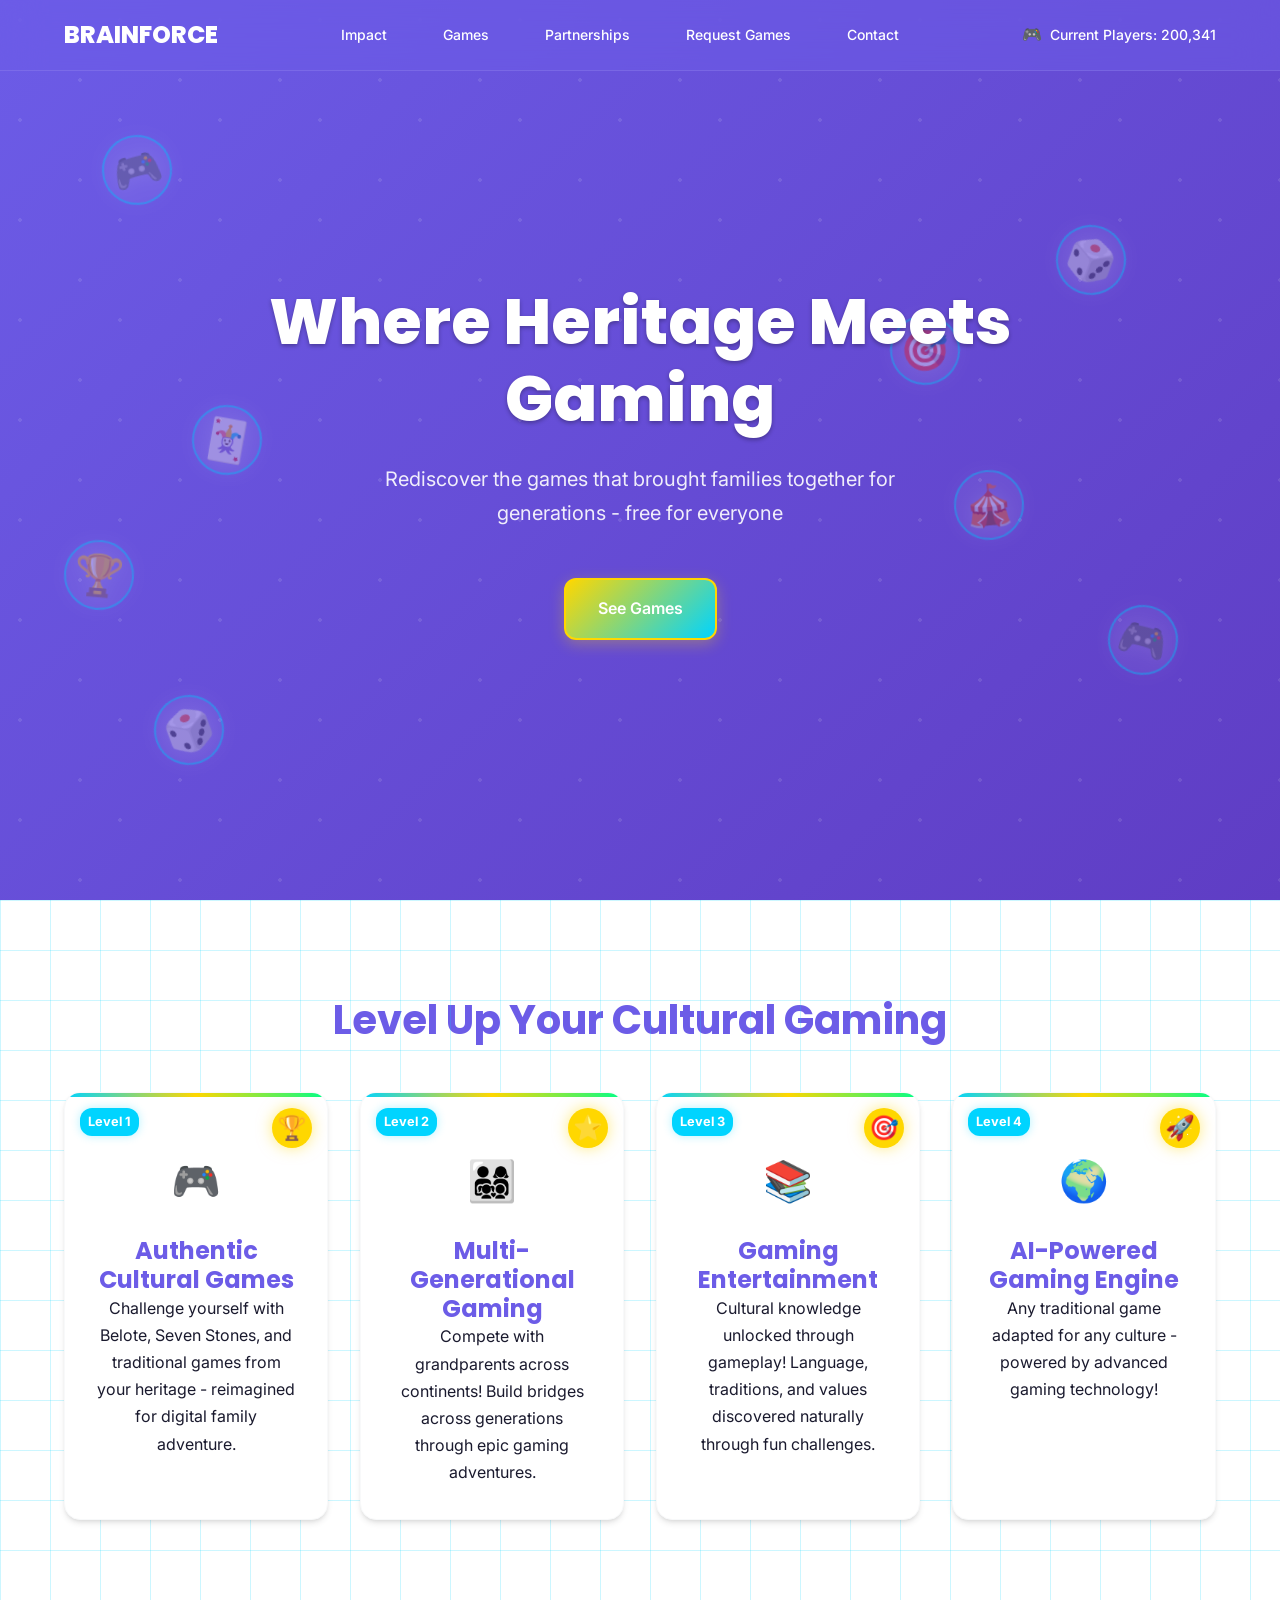
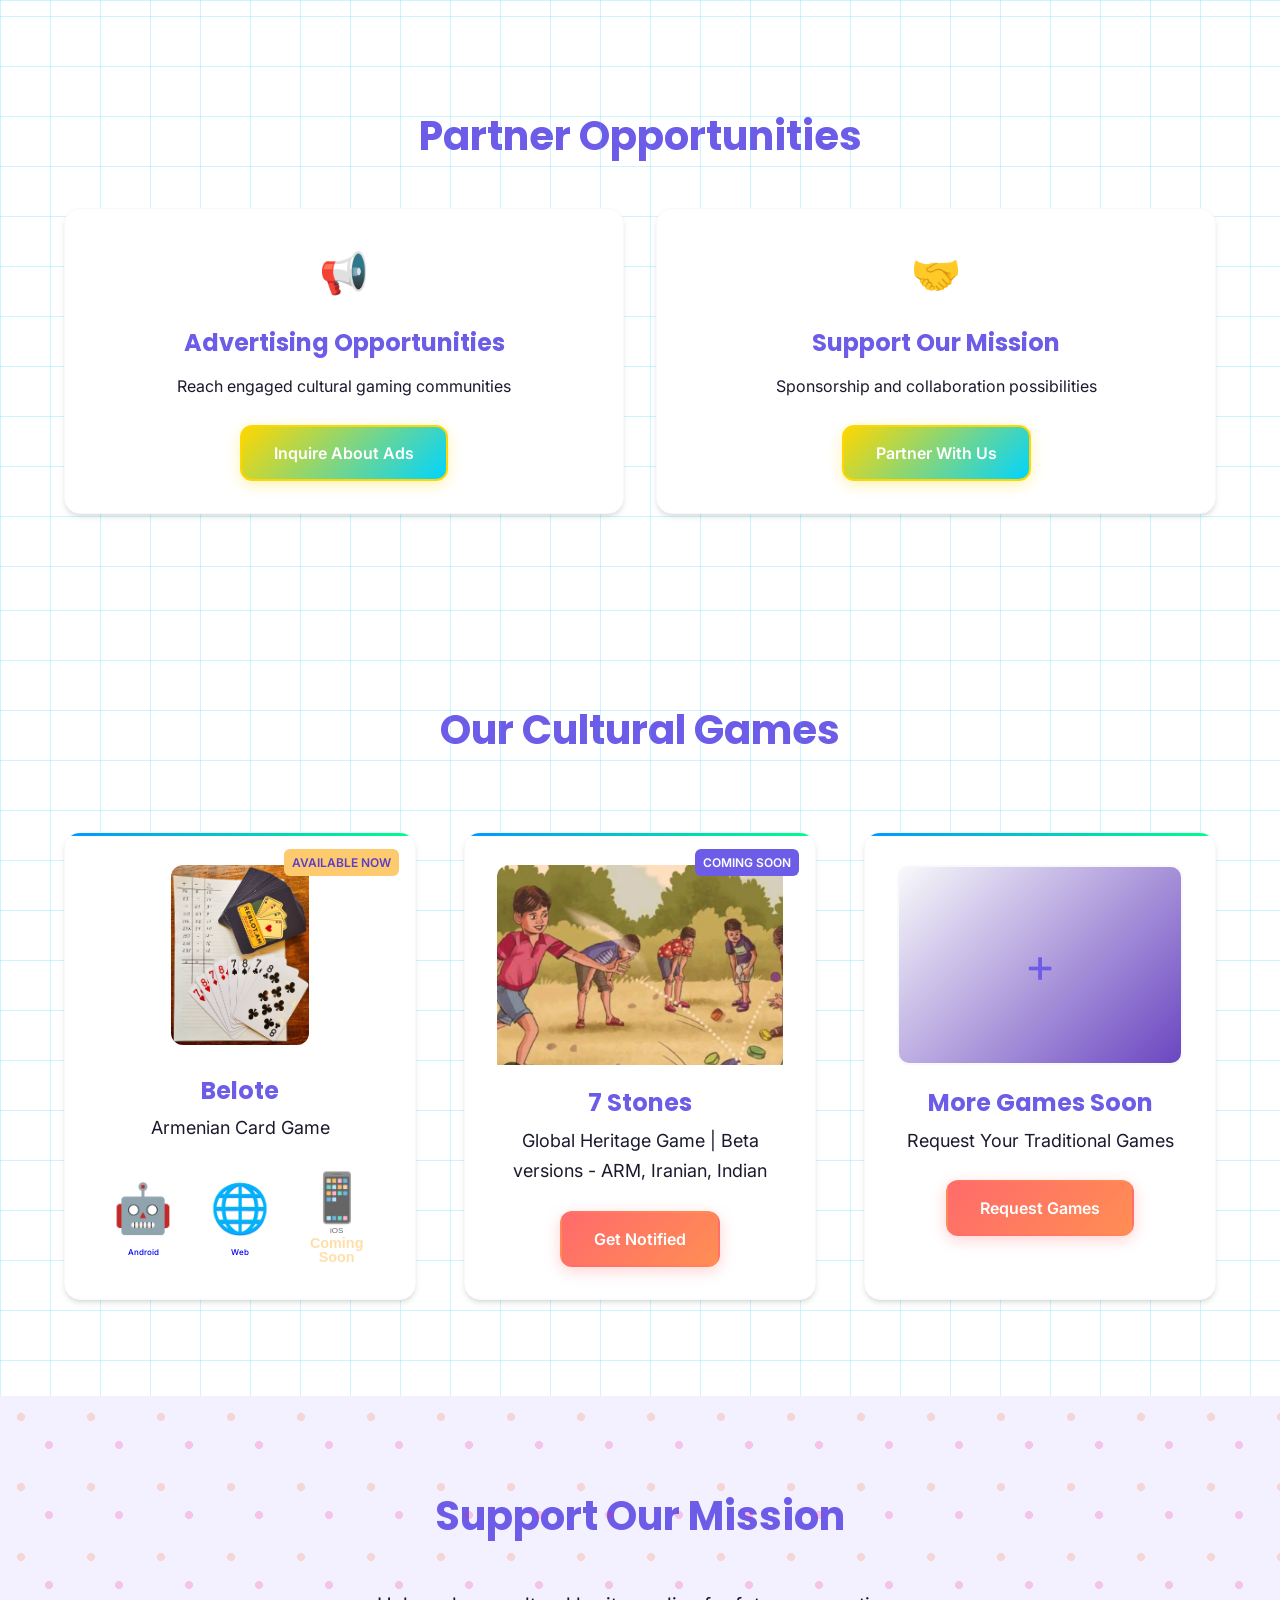
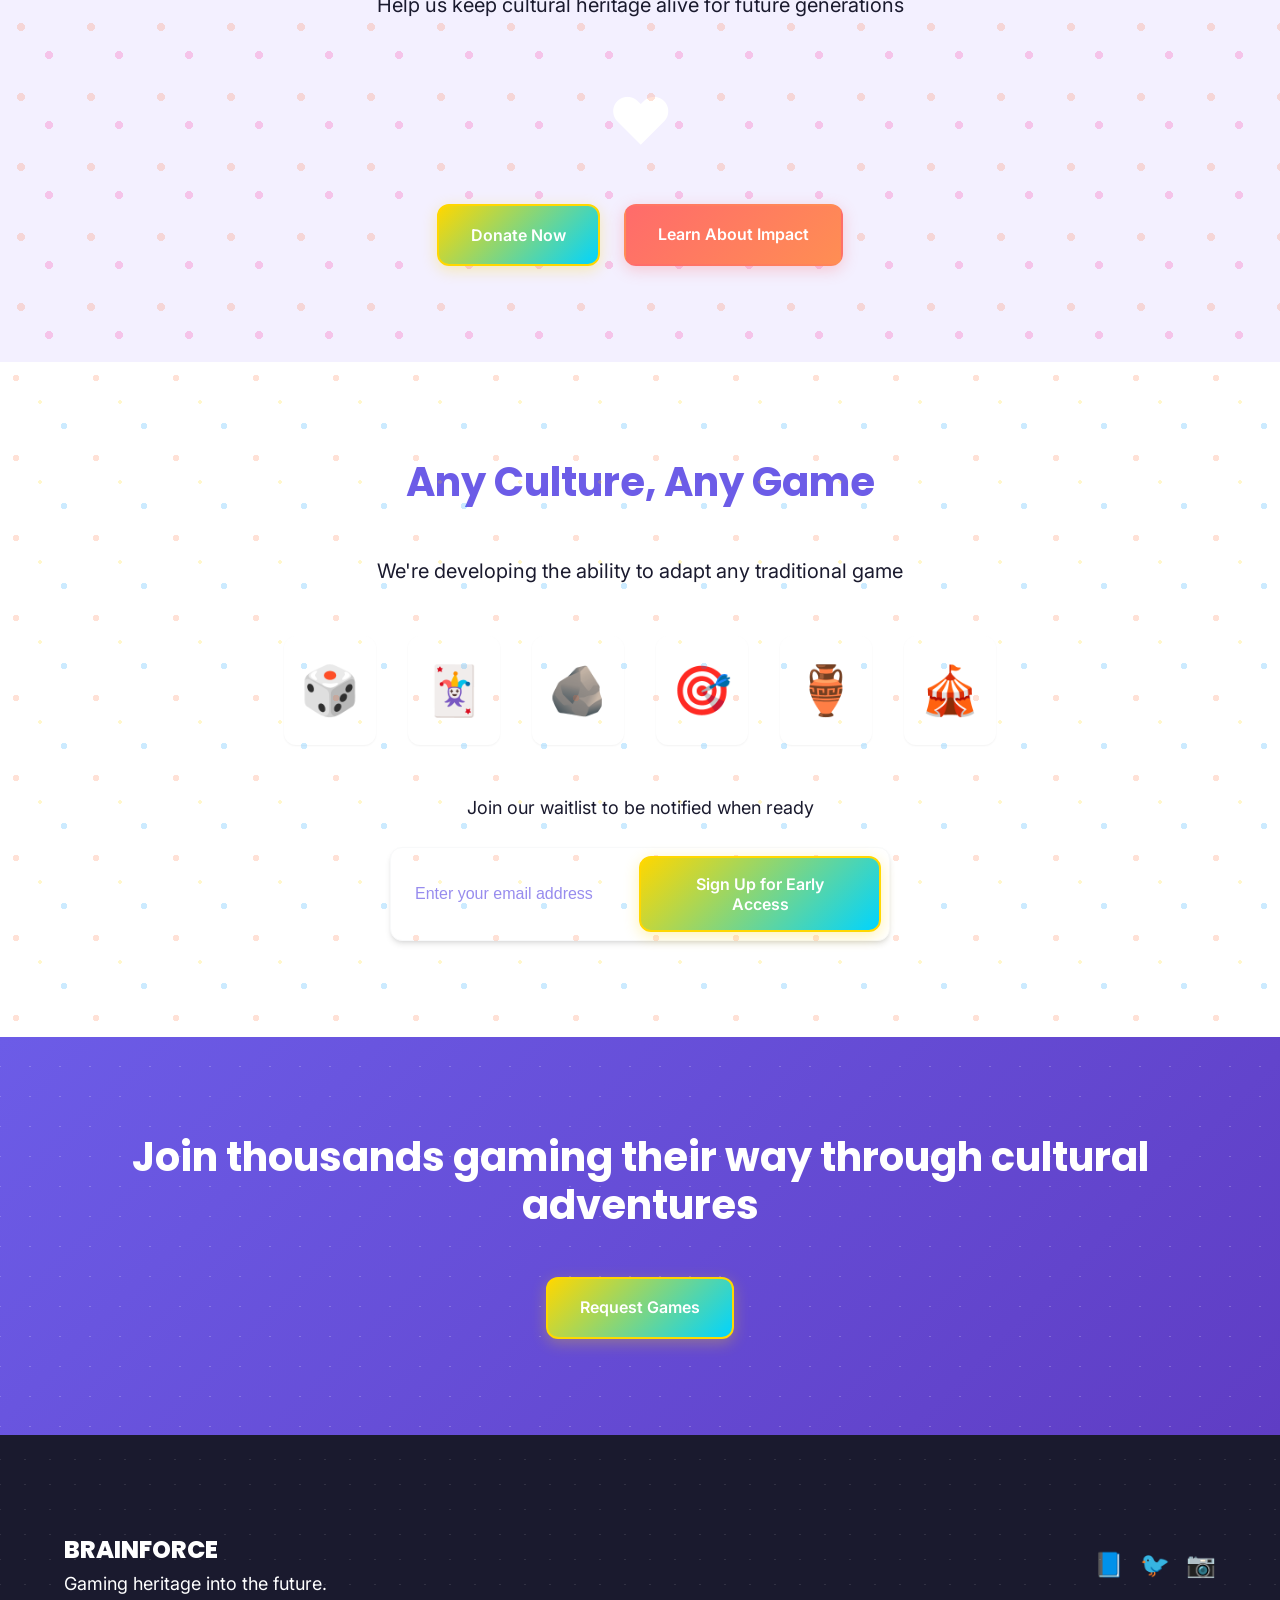
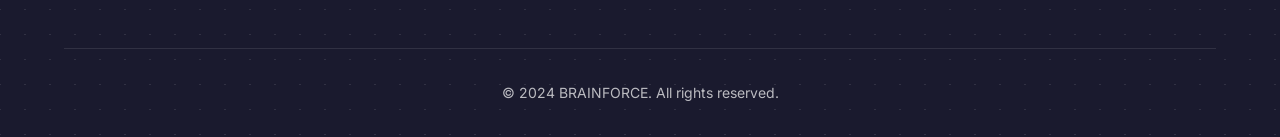
==== index.html @ 8cdbd5af "Add files via upload" ====
<!DOCTYPE html>
<html lang="en">
<head>
    <meta charset="UTF-8">
    <meta name="viewport" content="width=device-width, initial-scale=1.0">
    <title>BRAINFORCE - Where Heritage Meets Gaming</title>
    <meta name="description" content="Bring your culture to life through games the whole family will love.">
    
    <!-- Open Graph / Facebook -->
    <meta property="og:type" content="website">
    <meta property="og:url" content="https://brainforce.com/">
    <meta property="og:title" content="BRAINFORCE - Where Heritage Meets Gaming">
    <meta property="og:description" content="Culture shouldn't feel like homework - make it the best part of family game night.">

    <!-- Twitter -->
    <meta property="twitter:card" content="summary_large_image">
    <meta property="twitter:url" content="https://brainforce.com/">
    <meta property="twitter:title" content="BRAINFORCE - Where Heritage Meets Gaming">
    <meta property="twitter:description" content="Culture shouldn't feel like homework - make it the best part of family game night.">

    <link rel="preconnect" href="https://fonts.googleapis.com">
    <link rel="preconnect" href="https://fonts.gstatic.com" crossorigin>
    <link href="https://fonts.googleapis.com/css2?family=Inter:wght@400;500;600;700;800&family=Poppins:wght@400;500;600;700;800&display=swap" rel="stylesheet">
    <link rel="stylesheet" href="styles.css">
    <link rel="manifest" href="manifest.json">
    <meta name="theme-color" content="#6C5CE7">
</head>
<body>
    <!-- Header -->
    <header class="header">
        <div class="header-container container">
            <div class="logo">
                <a href="#" class="brand-name">BRAINFORCE</a>
            </div>
            
            <nav class="header-nav">
                <a href="problem.html">Impact</a>
                <a href="#games">Games</a>
                <a href="#partnerships">Partnerships</a>
                <a href="#cultures">Request Games</a>
                <a href="mailto:">Contact</a>
            </nav>
            
            <div class="live-counter">
                <span class="controller-icon">🎮</span>
                <span class="counter-text">Current Players: 200,341</span>
            </div>
        </div>
    </header>

    <!-- Hero Section -->
    <section class="hero" id="hero">
        <div class="hero-container">
            <div class="hero-content">
                <h1 class="hero-title">Where Heritage Meets Gaming</h1>
                <p class="hero-subtitle">Rediscover the games that brought families together for generations - free for everyone</p>
                
                <div class="hero-buttons">
                    <a href="#games" class="btn-primary">See Games</a>
                </div>
            </div>
        </div>
        
        <!-- Gaming Graphics -->
        <div class="gaming-graphics">
            <div class="controller controller-1">🎮</div>
            <div class="dice dice-1">🎲</div>
            <div class="game-piece piece-1">🃏</div>
            <div class="controller controller-2">🎮</div>
            <div class="dice dice-2">🎲</div>
            <div class="game-piece piece-2">🎯</div>
            <div class="trophy trophy-1">🏆</div>
            <div class="game-piece piece-3">🎪</div>
        </div>
    </section>

    <!-- Gaming Features Section -->
    <section class="gaming-features-section" id="features">
        <div class="container">
            <h2 class="section-title">Level Up Your Cultural Gaming</h2>
            
            <div class="features-grid">
                <div class="feature-card">
                    <div class="achievement-badge">🏆</div>
                    <div class="level-indicator">Level 1</div>
                    <div class="feature-icon">🎮</div>
                    <h3>Authentic Cultural Games</h3>
                    <p>Challenge yourself with Belote, Seven Stones, and traditional games from your heritage - reimagined for digital family adventure.</p>
                
                </div>
                
                <div class="feature-card">
                    <div class="achievement-badge">⭐</div>
                    <div class="level-indicator">Level 2</div>
                    <div class="feature-icon">👨‍👩‍👧‍👦</div>
                    <h3>Multi-Generational Gaming</h3>
                    <p>Compete with grandparents across continents! Build bridges across generations through epic gaming adventures.</p>
                   
                </div>
                
                <div class="feature-card">
                    <div class="achievement-badge">🎯</div>
                    <div class="level-indicator">Level 3</div>
                    <div class="feature-icon">📚</div>
                    <h3>Gaming Entertainment</h3>
                    <p>Cultural knowledge unlocked through gameplay! Language, traditions, and values discovered naturally through fun challenges.</p>
                   
                </div>
                
                <div class="feature-card">
                    <div class="achievement-badge">🚀</div>
                    <div class="level-indicator">Level 4</div>
                    <div class="feature-icon">🌍</div>
                    <h3>AI-Powered Gaming Engine</h3>
                    <p>Any traditional game adapted for any culture - powered by advanced gaming technology!</p>
                  
                </div>
            </div>
        </div>
    </section>


    <!-- Partnership Opportunities -->
    <section class="partnerships-section" id="partnerships">
        <div class="container">
            <h2 class="section-title">Partner Opportunities</h2>
            
            <div class="partnerships-grid">
                <div class="partnership-card">
                    <div class="card-icon">📢</div>
                    <h3>Advertising Opportunities</h3>
                    <p>Reach engaged cultural gaming communities</p>
                    <button class="btn-primary">Inquire About Ads</button>
                </div>
                
                <div class="partnership-card">
                    <div class="card-icon">🤝</div>
                    <h3>Support Our Mission</h3>
                    <p>Sponsorship and collaboration possibilities</p>
                    <button class="btn-primary">Partner With Us</button>
                </div>
            </div>
        </div>
    </section>
    
    <!-- Games Section -->
    <section class="games-section" id="games">
        <div class="container">
            <h2 class="section-title">Our Cultural Games</h2>
            <p>Help us create more</p>
            
            <div class="games-grid">
                <div class="game-card belote-card">
                    <div class="game-preview">
                        <img src="belote.jpg" alt="Belote" height="180"/>
                    </div>
                    <div class="game-badge available">Available Now</div>
                    <h3>Belote</h3>
                    <p>Armenian Card Game</p>
                    <div class="platform-buttons">
                        <a href="https://play.google.com/store/apps/details?id=am.reblot&hl=en" target="_blank" class="platform-btn android-btn">
                            <span class="platform-icon">🤖</span>
                            <span class="platform-text">Android</span>
                        </a>
                        <a href="https://reblot.am" class="platform-btn web-btn" target="_blank">
                            <span class="platform-icon">🌐</span>
                            <span class="platform-text">Web</span>
                        </a>
                        <button class="platform-btn ios-btn coming-soon">
                            <span class="platform-icon">📱</span>
                            <span class="platform-text">iOS</span>
                            <span class="coming-soon-text">Coming Soon</span>
                        </button>
                    </div>
                </div>
                
                <div class="game-card stones-card">
                    <div class="game-preview">
                        <img src="7stones.png" alt="7 Stones" height="220"/>
                    </div>
                    <div class="game-badge beta">Coming Soon</div>
                    <h3>7 Stones</h3>
                    <p>Global Heritage Game | Beta versions - ARM, Iranian, Indian</p>
                    <button class="btn-secondary">Get Notified</button>
                </div>
                
                <div class="game-card more-card">
                    <div class="game-preview">
                        <div class="game-screenshot more-screenshot">+</div>
                    </div>
                    <h3>More Games Soon</h3>
                    <p>Request Your Traditional Games</p>
                    <button class="btn-secondary">Request Games</button>
                </div>
            </div>
        </div>
    </section>


    <!-- Donation Section -->
    <section class="donations-section" id="donations">
        <div class="container">
            <h2 class="section-title">Support Our Mission</h2>
            <p class="section-subtitle">Help us keep cultural heritage alive for future generations</p>
            
            <div class="donations-content">
                <div class="donations-icon">❤️</div>
                <div class="donations-buttons">
                    <button class="btn-primary">Donate Now</button>
                    <a href="problem.html" class="btn-secondary">Learn About Impact</a>
                </div>
            </div>
        </div>
    </section>

    <!-- Global Cultures -->
    <section class="cultures-section" id="cultures">
        <div class="container">
            <h2 class="section-title">Any Culture, Any Game</h2>
            <p class="section-subtitle">We're developing the ability to adapt any traditional game</p>
            
            <div class="game-pieces">
                <div class="game-piece-item">🎲</div>
                <div class="game-piece-item">🃏</div>
                <div class="game-piece-item">🪨</div>
                <div class="game-piece-item">🎯</div>
                <div class="game-piece-item">🏺</div>
                <div class="game-piece-item">🎪</div>
            </div>
            
            <div class="cultures-cta">
                <p>Join our waitlist to be notified when ready</p>
                <form class="early-access-form">
                    <div class="email-input-group">
                        <input type="email" placeholder="Enter your email address" class="email-input" required>
                        <button type="submit" class="btn-primary">Sign Up for Early Access</button>
                    </div>
                </form>
            </div>
        </div>
    </section>

    <!-- Final CTA -->
    <section class="final-cta-section" id="final-cta">
        <div class="container">
            <h2 class="section-title">Join thousands gaming their way through cultural adventures</h2>
            
            <div class="final-cta-buttons">
                <a href="mailto:" class="btn-primary">Request Games</a>
            </div>
        </div>
    </section>

    <!-- Footer -->
    <footer class="footer" id="footer">
        <div class="container">
            <div class="footer-content">
                <div class="footer-brand">
                    <span class="brand-name">BRAINFORCE</span>
                    <p>Gaming heritage into the future.</p>
                </div>
                
                
                <div class="footer-social">
                    <a href="#" class="social-icon">📘</a>
                    <a href="#" class="social-icon">🐦</a>
                    <a href="#" class="social-icon">📷</a>
                </div>
            </div>
            
            <div class="footer-bottom">
                <p>&copy; 2024 BRAINFORCE. All rights reserved.</p>
            </div>
        </div>
    </footer>

    <script src="script.js"></script>
</body>
</html>
---- styles.css ----
/* Reset and Base Styles */
* {
    margin: 0;
    padding: 0;
    box-sizing: border-box;
}

/* Global link styling - no underlines */
a {
    text-decoration: none;
}

a:hover {
    text-decoration: none;
}

:root {
    /* Gaming Color Palette - Enhanced Gaming Colors */
    --primary-purple: #6C5CE7;
    --primary-dark: #5F3DC4;
    --primary-light: #6B46C1;
    --gold: #FDCB6E;
    --gold-dark: #F39C12;
    --neon-blue: #00D4FF;
    --gaming-gold: #FFD700;
    --electric-blue: #0099FF;
    --neon-green: #00FF88;
    --white: #ffffff;
    --light-gray: #f8f9fa;
    --light-purple: #f3f0ff;
    --dark-navy: #1a1a2e;
    
    /* Typography */
    --font-primary: 'Inter', -apple-system, BlinkMacSystemFont, 'Segoe UI', Roboto, sans-serif;
    --font-display: 'Poppins', -apple-system, BlinkMacSystemFont, 'Segoe UI', Roboto, sans-serif;
    
    /* Spacing */
    --spacing-xs: 0.25rem;
    --spacing-sm: 0.5rem;
    --spacing-md: 1rem;
    --spacing-lg: 1.5rem;
    --spacing-xl: 2rem;
    --spacing-2xl: 3rem;
    --spacing-3xl: 4rem;
    --spacing-4xl: 6rem;
    
    /* Border Radius */
    --radius-sm: 0.375rem;
    --radius-md: 0.5rem;
    --radius-lg: 0.75rem;
    --radius-xl: 1rem;
    --radius-2xl: 1.5rem;
    
    /* Shadows */
    --shadow-sm: 0 1px 2px 0 rgb(0 0 0 / 0.05);
    --shadow-md: 0 4px 6px -1px rgb(0 0 0 / 0.1), 0 2px 4px -2px rgb(0 0 0 / 0.1);
    --shadow-lg: 0 10px 15px -3px rgb(0 0 0 / 0.1), 0 4px 6px -4px rgb(0 0 0 / 0.1);
    --shadow-xl: 0 20px 25px -5px rgb(0 0 0 / 0.1), 0 10px 10px -5px rgb(0 0 0 / 0.04);
}

html {
    scroll-behavior: smooth;
}

body {
    font-family: var(--font-primary);
    line-height: 1.6;
    color: var(--white);
    background: linear-gradient(135deg, var(--primary-purple) 0%, var(--primary-dark) 100%);
}

/* Container */
.container {
    max-width: 1200px;
    margin: 0 auto;
    padding: 0 var(--spacing-lg);
}

/* Typography */
h1, h2, h3, h4, h5, h6 {
    font-family: var(--font-display);
    font-weight: 700;
    line-height: 1.2;
}

h1 { font-size: 3.5rem; }
h2 { font-size: 2.5rem; }
h3 { font-size: 1.5rem; }
h4 { font-size: 1.25rem; }

p {
    font-size: 1.125rem;
    line-height: 1.7;
}

/* Buttons */
.btn-primary, .btn-secondary {
    display: inline-flex;
    align-items: center;
    gap: var(--spacing-sm);
    padding: var(--spacing-md) var(--spacing-xl);
    border: none;
    border-radius: var(--radius-lg);
    font-family: var(--font-primary);
    font-size: 1rem;
    font-weight: 600;
    text-decoration: none;
    cursor: pointer;
    transition: all 0.3s ease;
    position: relative;
    overflow: hidden;
}

.btn-primary {
    background: linear-gradient(135deg, var(--gaming-gold), var(--neon-blue));
    color: var(--white);
    box-shadow: 0 4px 15px rgba(255, 215, 0, 0.3);
    border: 2px solid var(--gaming-gold);
}

.btn-primary:hover {
    transform: translateY(-3px);
    box-shadow: 0 8px 25px rgba(0, 212, 255, 0.4);
    background: linear-gradient(135deg, var(--neon-blue), var(--gaming-gold));
}

.btn-secondary {
    background: linear-gradient(135deg, #ff6b6b, #ff8e53);
    color: var(--white);
    border: 2px solid transparent;
    box-shadow: 0 4px 15px rgba(255, 107, 107, 0.3);
}

.btn-secondary:hover {
    background: linear-gradient(135deg, #ff5252, #ff7043);
    color: var(--white);
    transform: translateY(-2px);
    box-shadow: 0 6px 20px rgba(255, 107, 107, 0.4);
}

/* Header */
.header {
    position: fixed;
    top: 0;
    left: 0;
    right: 0;
    background: rgba(108, 92, 231, 0.5);
    backdrop-filter: blur(20px);
    border-bottom: 1px solid rgba(255, 255, 255, 0.1);
    z-index: 1000;
    padding: var(--spacing-md) 0;
}

.header .container,
.header-container {
    display: flex;
    justify-content: space-between;
    align-items: center;
    gap: var(--spacing-lg);
}

.header-content {
    display: flex;
    justify-content: space-between;
    align-items: center;
    gap: var(--spacing-lg);
    width: 100%;
}

.brand-name {
    font-family: var(--font-display);
    font-size: 1.5rem;
    font-weight: 800;
    color: var(--white);
    text-decoration: none;
}

.brand-name:hover {
    text-decoration: none;
    color: var(--white);
}

.header-nav {
    display: flex;
    gap: var(--spacing-lg);
    align-items: center;
}

.header-nav a {
    font-size: 0.875rem;
    font-weight: 500;
    color: var(--white);
    text-decoration: none;
    transition: color 0.3s ease;
    padding: var(--spacing-sm) var(--spacing-md);
    border-radius: var(--radius-sm);
}

.header-nav a:hover {
    color: var(--gold);
    background: rgba(255, 255, 255, 0.1);
}

.live-counter {
    display: flex;
    align-items: center;
    gap: var(--spacing-sm);
    color: var(--white);
    font-size: 0.875rem;
    font-weight: 500;
}

.controller-icon {
    font-size: 1rem;
}

/* Hero Section */
.hero {
    padding: 120px 0 var(--spacing-4xl);
    background: linear-gradient(135deg, var(--primary-purple) 0%, var(--primary-dark) 100%);
    color: var(--white);
    text-align: center;
    position: relative;
    overflow: hidden;
    min-height: 100vh;
    display: flex;
    align-items: center;
}
.hero-problem {
    min-height: 0;
    height: 550px;
}
.hero .section-title {
    color: var(--white);
}

.hero-container {
    max-width: 800px;
    margin: 0 auto;
    padding: 0 var(--spacing-lg);
    position: relative;
    z-index: 2;
}

.hero-title {
    font-size: 4rem;
    font-weight: 800;
    margin-bottom: var(--spacing-lg);
    color: var(--white);
    text-shadow: 0 2px 4px rgba(0, 0, 0, 0.3);
}

.hero-subtitle {
    font-size: 1.25rem;
    margin-bottom: var(--spacing-2xl);
    color: rgba(255, 255, 255, 0.9);
    max-width: 600px;
    margin-left: auto;
    margin-right: auto;
}

.hero-buttons {
    display: flex;
    gap: var(--spacing-lg);
    justify-content: center;
    flex-wrap: wrap;
}

/* Gaming Background Patterns - ALL SECTIONS */
/* Hero Section */
.hero {
    position: relative;
}

.hero::before {
    content: '';
    position: absolute;
    top: 0;
    left: 0;
    right: 0;
    bottom: 0;
    background-image: 
        radial-gradient(circle at 20% 20%, rgba(255, 255, 255, 0.1) 2px, transparent 2px),
        radial-gradient(circle at 80% 80%, rgba(255, 255, 255, 0.1) 2px, transparent 2px);
    background-size: 100px 100px;
    pointer-events: none;
    z-index: 0;
}

/* Gaming Features Section */
.gaming-features-section {
    position: relative;
}

.gaming-features-section::before, .partnerships-section::before, .games-section::before {
    content: '';
    position: absolute;
    top: 0;
    left: 0;
    right: 0;
    bottom: 0;
    background-image: 
        linear-gradient(rgba(0, 212, 255, 0.2) 1px, transparent 1px),
        linear-gradient(90deg, rgba(0, 212, 255, 0.2) 1px, transparent 1px);
    background-size: 50px 50px;
    pointer-events: none;
    z-index: 0;
}

/* Games Section */
.games-section {
    position: relative;
}

/* Partnerships Section */
.partnerships-section {
    position: relative;
}

/* Donations Section */
.donations-section {
    position: relative;
}

.donations-section::before {
    content: '';
    position: absolute;
    top: 0;
    left: 0;
    right: 0;
    bottom: 0;
    background-image: 
        radial-gradient(circle at 30% 30%, rgba(255, 107, 53, 0.2) 4px, transparent 4px),
        radial-gradient(circle at 70% 70%, rgba(255, 20, 147, 0.2) 4px, transparent 4px);
    background-size: 70px 70px;
    pointer-events: none;
    z-index: 0;
}

/* Cultures Section */
.cultures-section {
    position: relative;
}

.cultures-section::before {
    content: '';
    position: absolute;
    top: 0;
    left: 0;
    right: 0;
    bottom: 0;
    background-image: 
        radial-gradient(circle at 20% 20%, rgba(255, 107, 53, 0.2) 3px, transparent 3px),
        radial-gradient(circle at 80% 80%, rgba(0, 153, 255, 0.2) 3px, transparent 3px),
        radial-gradient(circle at 50% 50%, rgba(255, 215, 0, 0.2) 2px, transparent 2px);
    background-size: 80px 80px;
    pointer-events: none;
    z-index: 0;
}

/* Final CTA Section */
.final-cta-section {
    position: relative;
}

.final-cta-section::before {
    content: '';
    position: absolute;
    top: 0;
    left: 0;
    right: 0;
    bottom: 0;
    background-image: 
        linear-gradient(30deg, rgba(255, 255, 255, 0.2) 1px, transparent 1px),
        linear-gradient(-30deg, rgba(255, 255, 255, 0.2) 1px, transparent 1px);
    background-size: 30px 30px;
    pointer-events: none;
    z-index: 0;
}

/* Footer Section */
.footer {
    position: relative;
}

.footer::before {
    content: '';
    position: absolute;
    top: 0;
    left: 0;
    right: 0;
    bottom: 0;
    background-image: 
        linear-gradient(60deg, rgba(255, 255, 255, 0.1) 1px, transparent 1px),
        linear-gradient(-60deg, rgba(255, 255, 255, 0.1) 1px, transparent 1px);
    background-size: 25px 25px;
    pointer-events: none;
    z-index: 0;
}

/* Gaming Graphics */
.gaming-graphics {
    position: absolute;
    top: 0;
    left: 0;
    right: 0;
    bottom: 0;
    pointer-events: none;
    z-index: 1;
}

.controller, .dice, .game-piece, .trophy {
    position: absolute;
    font-size: 2.5rem;
    opacity: 0.4;
    filter: drop-shadow(0 0 10px rgba(255, 255, 255, 0.3));
    background: rgba(255, 255, 255, 0.1);
    border-radius: 50%;
    width: 70px;
    height: 70px;
    display: flex;
    align-items: center;
    justify-content: center;
    border: 2px solid var(--neon-blue);
}

.controller-1 {
    top: 15%;
    left: 8%;
    transform: rotate(-15deg);
}

.dice-1 {
    top: 25%;
    right: 12%;
    transform: rotate(20deg);
}

.piece-1 {
    top: 45%;
    left: 15%;
    transform: rotate(10deg);
}

.controller-2 {
    bottom: 25%;
    right: 8%;
    transform: rotate(15deg);
}

.dice-2 {
    bottom: 15%;
    left: 12%;
    transform: rotate(-20deg);
}

.piece-2 {
    top: 35%;
    right: 25%;
    transform: rotate(-10deg);
}

.trophy-1 {
    top: 60%;
    left: 5%;
    transform: rotate(5deg);
}

.piece-3 {
    bottom: 40%;
    right: 20%;
    transform: rotate(-5deg);
}

/* Section Styles */
.section-title {
    text-align: center;
    margin-bottom: var(--spacing-2xl);
    color: var(--primary-purple);
}

.section-subtitle {
    text-align: center;
    font-size: 1.25rem;
    margin-bottom: var(--spacing-2xl);
    color: rgba(255, 255, 255, 0.9);
}

/* Gaming Features Section */
.gaming-features-section {
    padding: var(--spacing-4xl) 0;
    background: var(--white);
}

.gaming-features-section .section-title {
    color: var(--primary-purple);
}

.features-grid {
    display: grid;
    grid-template-columns: repeat(auto-fit, minmax(250px, 1fr));
    gap: var(--spacing-xl);
}

.feature-card {
    background: var(--white);
    padding: var(--spacing-xl);
    border-radius: var(--radius-xl);
    box-shadow: var(--shadow-md);
    text-align: center;
    transition: all 0.3s ease;
    border: 1px solid var(--light-gray);
    position: relative;
    overflow: hidden;
}

.feature-card::before {
    content: '';
    position: absolute;
    top: 0;
    left: 0;
    right: 0;
    height: 4px;
    background: linear-gradient(90deg, var(--neon-blue), var(--gaming-gold), var(--neon-green));
}

.feature-card:hover {
    transform: translateY(-8px) scale(1.02);
    box-shadow: 0 20px 40px rgba(108, 92, 231, 0.2);
    border-color: var(--neon-blue);
}

.feature-card:hover::before {
    height: 6px;
    box-shadow: 0 0 20px var(--neon-blue);
}

/* Gaming UI Elements */
.achievement-badge {
    position: absolute;
    top: 15px;
    right: 15px;
    font-size: 1.5rem;
    background: var(--gaming-gold);
    border-radius: 50%;
    width: 40px;
    height: 40px;
    display: flex;
    align-items: center;
    justify-content: center;
    box-shadow: 0 0 15px rgba(255, 215, 0, 0.5);
    z-index: 2;
}

.level-indicator {
    position: absolute;
    top: 15px;
    left: 15px;
    background: var(--neon-blue);
    color: var(--white);
    padding: 4px 8px;
    border-radius: 12px;
    font-size: 0.8rem;
    font-weight: bold;
    box-shadow: 0 0 10px rgba(0, 212, 255, 0.3);
    z-index: 2;
}


.feature-icon {
    font-size: 2.5rem;
    margin-bottom: var(--spacing-lg);
    margin-top: var(--spacing-lg);
}

.feature-card p {
    color: var(--dark-navy);
    font-size: 1rem;
}
.feature-card h3 {
    color: var(--primary-purple);
}

/* Social Proof Section */
.social-proof-section {
    padding: var(--spacing-4xl) 0;
    background: var(--light-purple);
}

.social-proof-section .section-title {
    color: var(--primary-purple);
}

.testimonials-grid {
    display: grid;
    grid-template-columns: repeat(auto-fit, minmax(300px, 1fr));
    gap: var(--spacing-xl);
    margin-bottom: var(--spacing-2xl);
}

.testimonial-card {
    background: var(--white);
    padding: var(--spacing-xl);
    border-radius: var(--radius-xl);
    box-shadow: var(--shadow-md);
    text-align: center;
    transition: all 0.3s ease;
}

.testimonial-card:hover {
    transform: translateY(-5px);
    box-shadow: var(--shadow-lg);
}

.user-avatar {
    font-size: 3rem;
    margin-bottom: var(--spacing-lg);
}

.testimonial-card p {
    color: var(--dark-navy);
    font-style: italic;
    margin-bottom: var(--spacing-md);
}

.user-name {
    color: var(--primary-purple);
    font-weight: 600;
}

.community-stats {
    text-align: center;
}

.stat-item {
    display: inline-block;
    background: var(--white);
    padding: var(--spacing-xl);
    border-radius: var(--radius-xl);
    box-shadow: var(--shadow-md);
}

.stat-number {
    font-size: 2.5rem;
    font-weight: 800;
    color: var(--primary-purple);
    display: block;
}

.stat-label {
    color: var(--dark-navy);
    font-size: 1rem;
}

/* Games Section */
.games-section {
    padding: var(--spacing-4xl) 0;
    background: var(--white);
}

.games-section .section-title {
    color: var(--primary-purple);
}

.games-grid {
    display: grid;
    grid-template-columns: repeat(auto-fit, minmax(300px, 1fr));
    gap: var(--spacing-2xl);
}

.game-card {
    background: var(--white);
    border-radius: var(--radius-xl);
    padding: var(--spacing-xl);
    box-shadow: var(--shadow-md);
    text-align: center;
    transition: all 0.3s ease;
    border: 1px solid var(--light-gray);
    position: relative;
    overflow: hidden;
}

.game-card::before {
    content: '';
    position: absolute;
    top: 0;
    left: 0;
    right: 0;
    height: 3px;
    background: linear-gradient(90deg, var(--electric-blue), var(--neon-green));
}

.game-card:hover {
    transform: translateY(-8px) scale(1.02);
    box-shadow: 0 20px 40px rgba(0, 153, 255, 0.2);
    border-color: var(--electric-blue);
}

.game-card:hover::before {
    height: 5px;
    box-shadow: 0 0 15px var(--electric-blue);
}

.game-preview {
    margin-bottom: var(--spacing-lg);
    overflow: hidden;
    max-height: 200px;
}

.game-preview img {
    border-radius: var(--radius-lg);
}

.game-screenshot {
    width: 100%;
    height: 200px;
    border-radius: var(--radius-lg);
    display: flex;
    align-items: center;
    justify-content: center;
    position: relative;
    overflow: hidden;
    border: 2px solid var(--light-gray);
}

.game-visual {
    display: flex;
    flex-direction: column;
    align-items: center;
    justify-content: center;
    text-align: center;
    gap: var(--spacing-sm);
    z-index: 2;
}

.card-stack {
    font-size: 3rem;
    margin-bottom: var(--spacing-sm);
    text-shadow: 0 2px 4px rgba(0, 0, 0, 0.3);
}

.stones-display {
    font-size: 2.5rem;
    margin-bottom: var(--spacing-sm);
    text-shadow: 0 2px 4px rgba(0, 0, 0, 0.3);
    letter-spacing: 0.2em;
}

.game-title {
    font-size: 1.5rem;
    font-weight: 700;
    color: var(--white);
    text-shadow: 0 2px 4px rgba(0, 0, 0, 0.5);
}

.game-subtitle {
    font-size: 0.9rem;
    font-weight: 500;
    color: rgba(255, 255, 255, 0.9);
    text-shadow: 0 1px 2px rgba(0, 0, 0, 0.5);
}

.belote-screenshot {
    background: linear-gradient(135deg, var(--primary-purple), var(--primary-dark));
}

.stones-screenshot {
    background: linear-gradient(135deg, var(--gold), var(--gold-dark));
}

.more-screenshot {
    background: linear-gradient(135deg, var(--light-gray), var(--primary-light));
    color: var(--primary-purple);
    font-size: 3rem;
}

.game-badge {
    position: absolute;
    top: var(--spacing-md);
    right: var(--spacing-md);
    padding: var(--spacing-xs) var(--spacing-sm);
    border-radius: var(--radius-sm);
    font-size: 0.75rem;
    font-weight: 600;
    text-transform: uppercase;
}

.game-badge.available {
    background: var(--gold);
    color: var(--primary-dark);
}

.game-badge.beta {
    background: var(--primary-purple);
    color: var(--white);
}

.game-card h3 {
    margin-bottom: var(--spacing-sm);
    color: var(--primary-purple);
}

.game-card p {
    margin-bottom: var(--spacing-lg);
    color: var(--dark-navy);
}

/* Platform Buttons */
.platform-buttons {
    display: flex;
    flex-direction: row;
    gap: var(--spacing-xs);
    margin-top: var(--spacing-md);
    justify-content: center;
}

.platform-btn {
    display: flex;
    flex-direction: column;
    align-items: center;
    gap: 1px;
    padding: 2px 4px;
    border: none;
    border-radius: var(--radius-sm);
    font-size: 0.75rem;
    font-weight: 500;
    cursor: pointer;
    transition: all 0.3s ease;
    background: var(--glass-bg);
    backdrop-filter: var(--glass-backdrop);
    border: 1px solid var(--glass-border);
    box-shadow: var(--glass-shadow);
    min-width: 50px;
    flex: 1;
}

.platform-btn:hover {
    background: var(--glass-bg-hover);
    transform: translateY(-2px);
    box-shadow: 0 8px 25px rgba(0, 0, 0, 0.15);
}

.platform-icon {
    font-size: 0.7rem;
}

.platform-text {
    text-align: center;
    font-size: 0.5rem;
    line-height: 1;
    margin: 0;
}

.coming-soon {
    opacity: 0.6;
    position: relative;
    cursor: default;
}

.coming-soon-text {
    font-size: 0.9rem;
    color: var(--gold);
    font-weight: 600;
    text-align: center;
    line-height: 1;
    margin: 0;
}

.android-btn:hover {
    background: linear-gradient(135deg, rgba(76, 175, 80, 0.2), rgba(76, 175, 80, 0.1));
}

.web-btn:hover {
    background: linear-gradient(135deg, rgba(33, 150, 243, 0.2), rgba(33, 150, 243, 0.1));
}

.ios-btn:hover {
    background: linear-gradient(135deg, rgba(158, 158, 158, 0.2), rgba(158, 158, 158, 0.1));
}

.request-btn:hover {
    background: linear-gradient(135deg, rgba(255, 193, 7, 0.2), rgba(255, 193, 7, 0.1));
}

/* Platform Section */
.platform-section {
    padding: var(--spacing-4xl) 0;
    background: var(--light-gray);
}

.platform-section .section-title {
    color: var(--primary-purple);
}

.platform-section .section-subtitle {
    color: var(--dark-navy);
}

.platform-badges {
    display: grid;
    grid-template-columns: repeat(auto-fit, minmax(200px, 1fr));
    gap: var(--spacing-xl);
}

.platform-badge {
    background: var(--white);
    padding: var(--spacing-xl);
    border-radius: var(--radius-xl);
    box-shadow: var(--shadow-md);
    text-align: center;
    transition: all 0.3s ease;
}

.platform-badge:hover {
    transform: translateY(-5px);
    box-shadow: var(--shadow-lg);
}

.platform-icon {
    font-size: 3rem;
}

.platform-badge h3 {
    margin-bottom: var(--spacing-lg);
    color: var(--primary-purple);
}

/* Partnerships Section */
.partnerships-section {
    padding: var(--spacing-4xl) 0;
    background: var(--white);
}

.partnerships-section .section-title {
    color: var(--primary-purple);
}

.partnerships-grid {
    display: grid;
    grid-template-columns: repeat(auto-fit, minmax(300px, 1fr));
    gap: var(--spacing-xl);
}

.partnership-card {
    background: var(--white);
    padding: var(--spacing-xl);
    border-radius: var(--radius-xl);
    box-shadow: var(--shadow-md);
    text-align: center;
    transition: all 0.3s ease;
    border: 1px solid var(--light-gray);
    position: relative;
}

.partnership-card:hover {
    transform: translateY(-5px);
    box-shadow: var(--shadow-lg);
}

.partnership-card .card-icon {
    font-size: 2.5rem;
    margin-bottom: var(--spacing-lg);
}

.partnership-card h3 {
    margin-bottom: var(--spacing-md);
    color: var(--primary-purple);
}

.partnership-card p {
    color: var(--dark-navy);
    font-size: 1rem;
    margin-bottom: var(--spacing-lg);
}

/* Donations Section */
.donations-section {
    padding: var(--spacing-4xl) 0;
    background: var(--light-purple);
}

.donations-section .section-title {
    color: var(--primary-purple);
}

.donations-section .section-subtitle {
    color: var(--dark-navy);
}

.donations-content {
    text-align: center;
}

.donations-icon {
    font-size: 4rem;
    margin-bottom: var(--spacing-xl);
}

.donations-buttons {
    display: flex;
    gap: var(--spacing-lg);
    justify-content: center;
    flex-wrap: wrap;
}

/* Cultures Section */
.cultures-section {
    padding: var(--spacing-4xl) 0;
    background: var(--white);
}

.cultures-section .section-title {
    color: var(--primary-purple);
}

.cultures-section .section-subtitle {
    color: var(--dark-navy);
}

.game-pieces {
    display: flex;
    justify-content: center;
    gap: var(--spacing-xl);
    margin-bottom: var(--spacing-2xl);
    flex-wrap: wrap;
}

.game-piece-item {
    font-size: 3rem;
    padding: var(--spacing-md);
    background: var(--white);
    border-radius: var(--radius-lg);
    box-shadow: var(--shadow-sm);
    transition: all 0.3s ease;
}

.game-piece-item:hover {
    transform: translateY(-5px);
    box-shadow: var(--shadow-md);
}

.cultures-cta {
    text-align: center;
}

.cultures-cta p {
    margin-bottom: var(--spacing-lg);
    color: var(--dark-navy);
}

.early-access-form {
    max-width: 500px;
    margin: 0 auto;
}

.email-input-group {
    display: flex;
    gap: var(--spacing-sm);
    align-items: center;
    background: var(--white);
    border-radius: var(--radius-lg);
    padding: var(--spacing-sm);
    box-shadow: var(--shadow-md);
    border: 1px solid var(--light-gray);
}

.email-input {
    flex: 1;
    border: none;
    outline: none;
    padding: var(--spacing-md);
    font-size: 1rem;
    background: transparent;
    color: var(--dark-navy);
}

.email-input::placeholder {
    color: var(--primary-purple);
    opacity: 0.7;
}

.email-input:focus {
    background: var(--light-purple);
    border-radius: var(--radius-md);
}

@media (max-width: 768px) {
    .email-input-group {
        flex-direction: column;
        gap: var(--spacing-md);
    }
    
    .email-input {
        width: 100%;
    }
}

.email-success {
    text-align: center;
    padding: var(--spacing-xl);
    background: var(--white);
    border-radius: var(--radius-lg);
    box-shadow: var(--shadow-md);
    border: 1px solid var(--light-gray);
}

.success-icon {
    font-size: 3rem;
    margin-bottom: var(--spacing-md);
}

.email-success h3 {
    color: var(--primary-purple);
    margin-bottom: var(--spacing-sm);
}

.email-success p {
    color: var(--dark-navy);
    margin-bottom: var(--spacing-lg);
}

.email-success strong {
    color: var(--primary-purple);
}

/* Final CTA Section */
.final-cta-section {
    padding: var(--spacing-4xl) 0;
    background: linear-gradient(135deg, var(--primary-purple) 0%, var(--primary-dark) 100%);
    text-align: center;
}

.final-cta-section .section-title {
    color: var(--white);
}

.final-cta-section .section-subtitle {
    color: var(--white);
}

.final-cta-buttons {
    display: flex;
    gap: var(--spacing-lg);
    justify-content: center;
    flex-wrap: wrap;
}

/* Footer */
.footer {
    background: var(--dark-navy);
    color: var(--white);
    padding: var(--spacing-4xl) 0 var(--spacing-xl);
}

.footer .section-title {
    color: var(--white);
}

.footer .section-subtitle {
    color: var(--white);
}

.footer-content {
    display: flex;
    justify-content: space-between;
    align-items: center;
    flex-wrap: wrap;
    gap: var(--spacing-lg);
    margin-bottom: var(--spacing-2xl);
}

.footer-brand .brand-name {
    font-family: var(--font-display);
    font-size: 1.5rem;
    font-weight: 800;
    color: var(--white);
    text-decoration: none;
}

.brand-name:hover {
    text-decoration: none;
    color: var(--white);
}

.footer-links {
    display: grid;
    grid-template-columns: repeat(3, 1fr);
    gap: var(--spacing-xl);
}

.footer-column h4 {
    margin-bottom: var(--spacing-lg);
    color: var(--white);
    font-size: 1rem;
}

.footer-column a {
    display: block;
    color: rgba(255, 255, 255, 0.7);
    text-decoration: none;
    margin-bottom: var(--spacing-sm);
    transition: color 0.3s ease;
}

.footer-column a:hover {
    color: var(--gold);
}

.footer-social {
    display: flex;
    gap: var(--spacing-md);
    justify-content: flex-end;
}

.social-icon {
    font-size: 1.5rem;
    text-decoration: none;
    transition: transform 0.3s ease;
}

.social-icon:hover {
    transform: translateY(-2px);
}

.footer-bottom {
    text-align: center;
    padding-top: var(--spacing-xl);
    border-top: 1px solid rgba(255, 255, 255, 0.1);
}

.footer-bottom p {
    color: rgba(255, 255, 255, 0.7);
    font-size: 0.875rem;
}

/* Responsive Design */
@media (max-width: 768px) {
    .hero-title {
        font-size: 2.5rem;
    }
    
    .hero-buttons {
        flex-direction: column;
        align-items: center;
    }
    
    .header .container,
    .header-container {
        flex-direction: column;
        gap: var(--spacing-md);
    }
    
    .header-content {
        flex-direction: column;
        gap: var(--spacing-md);
    }
    
    .header-nav {
        gap: var(--spacing-md);
        flex-wrap: wrap;
        justify-content: center;
    }
    
    .header-nav a {
        font-size: 0.8rem;
        padding: var(--spacing-xs) var(--spacing-sm);
    }
    
    .features-grid,
    .testimonials-grid,
    .games-grid,
    .platform-badges,
    .partnerships-grid {
        grid-template-columns: 1fr;
    }
    
    .game-pieces {
        gap: var(--spacing-md);
    }
    
    .game-piece-item {
        font-size: 2rem;
    }
    
    .footer-content {
        flex-direction: column;
        text-align: center;
        gap: var(--spacing-xl);
    }
    
    .footer-links {
        grid-template-columns: 1fr;
        gap: var(--spacing-lg);
    }
    
    .footer-social {
        justify-content: center;
    }
    
    .donations-buttons,
    .final-cta-buttons {
        flex-direction: column;
        align-items: center;
    }
}

@media (max-width: 480px) {
    .container {
        padding: 0 var(--spacing-md);
    }
    
    .hero-title {
        font-size: 2rem;
    }
    
    .section-title {
        font-size: 2rem;
    }
    
    .header-content {
        padding: 0 var(--spacing-md);
    }
    
    .live-counter {
        font-size: 0.75rem;
    }
}

/* Accessibility */
@media (prefers-reduced-motion: reduce) {
    * {
        animation-duration: 0.01ms !important;
        animation-iteration-count: 1 !important;
        transition-duration: 0.01ms !important;
    }
}

/* Problem Section */
.problem-section {
    padding: var(--spacing-4xl) 0;
    background: var(--white);
}

.problem-section .section-title {
    color: var(--primary-purple);
}

.problem-section .section-subtitle {
    color: var(--dark-navy);
}

.problem-grid {
    display: grid;
    grid-template-columns: repeat(auto-fit, minmax(300px, 1fr));
    gap: var(--spacing-2xl);
    margin-top: var(--spacing-2xl);
}

.problem-card {
    background: var(--white);
    border-radius: var(--radius-xl);
    padding: var(--spacing-xl);
    box-shadow: var(--shadow-md);
    text-align: center;
    transition: all 0.3s ease;
    border: 1px solid var(--light-gray);
    position: relative;
    color: black;
}

.problem-card:hover {
    transform: translateY(-5px);
    box-shadow: var(--shadow-lg);
}

.problem-icon {
    font-size: 3rem;
    margin-bottom: var(--spacing-lg);
}

.problem-card h3 {
    margin-bottom: var(--spacing-sm);
    color: var(--primary-purple);
}

/* Solution Impact Section */
.solution-impact-section {
    padding: var(--spacing-4xl) 0;
    background: var(--white);
}

.solution-impact-section .section-title {
    color: var(--primary-purple);
}

.solution-impact-section .section-subtitle {
    color: var(--dark-navy);
}

.impact-grid {
    display: grid;
    grid-template-columns: repeat(auto-fit, minmax(200px, 1fr));
    gap: var(--spacing-lg);
    margin-top: var(--spacing-2xl);
}

.impact-card {
    background: var(--white);
    border-radius: var(--radius-lg);
    padding: var(--spacing-lg);
    box-shadow: var(--shadow-md);
    text-align: center;
    transition: all 0.3s ease;
    border: 1px solid var(--light-gray);
    position: relative;
    color: black;
}

.impact-card:hover {
    transform: translateY(-5px);
    box-shadow: var(--shadow-lg);
}

.impact-icon {
    font-size: 2rem;
    margin-bottom: var(--spacing-md);
}

.impact-card h3 {
    margin-bottom: var(--spacing-sm);
    color: var(--primary-purple);
    font-size: 1rem;
    line-height: 1.3;
}

/* Vision Section */
.vision-section {
    padding: var(--spacing-4xl) 0;
    background: var(--light-gray);
}

.vision-section .section-title {
    color: var(--primary-purple);
}

.vision-section .section-subtitle {
    color: var(--dark-navy);
}

.vision-grid {
    display: grid;
    grid-template-columns: repeat(auto-fit, minmax(200px, 1fr));
    gap: var(--spacing-lg);
    margin-top: var(--spacing-2xl);
}

.vision-card {
    background: var(--white);
    border-radius: var(--radius-lg);
    padding: var(--spacing-lg);
    box-shadow: var(--shadow-md);
    text-align: center;
    transition: all 0.3s ease;
    border: 1px solid var(--light-gray);
    position: relative;
    color: black;
}

.vision-card:hover {
    transform: translateY(-5px);
    box-shadow: var(--shadow-lg);
}

.vision-icon {
    font-size: 2rem;
    margin-bottom: var(--spacing-md);
}

.vision-card h3 {
    margin-bottom: var(--spacing-sm);
    color: var(--primary-purple);
    font-size: 1rem;
    line-height: 1.3;
}
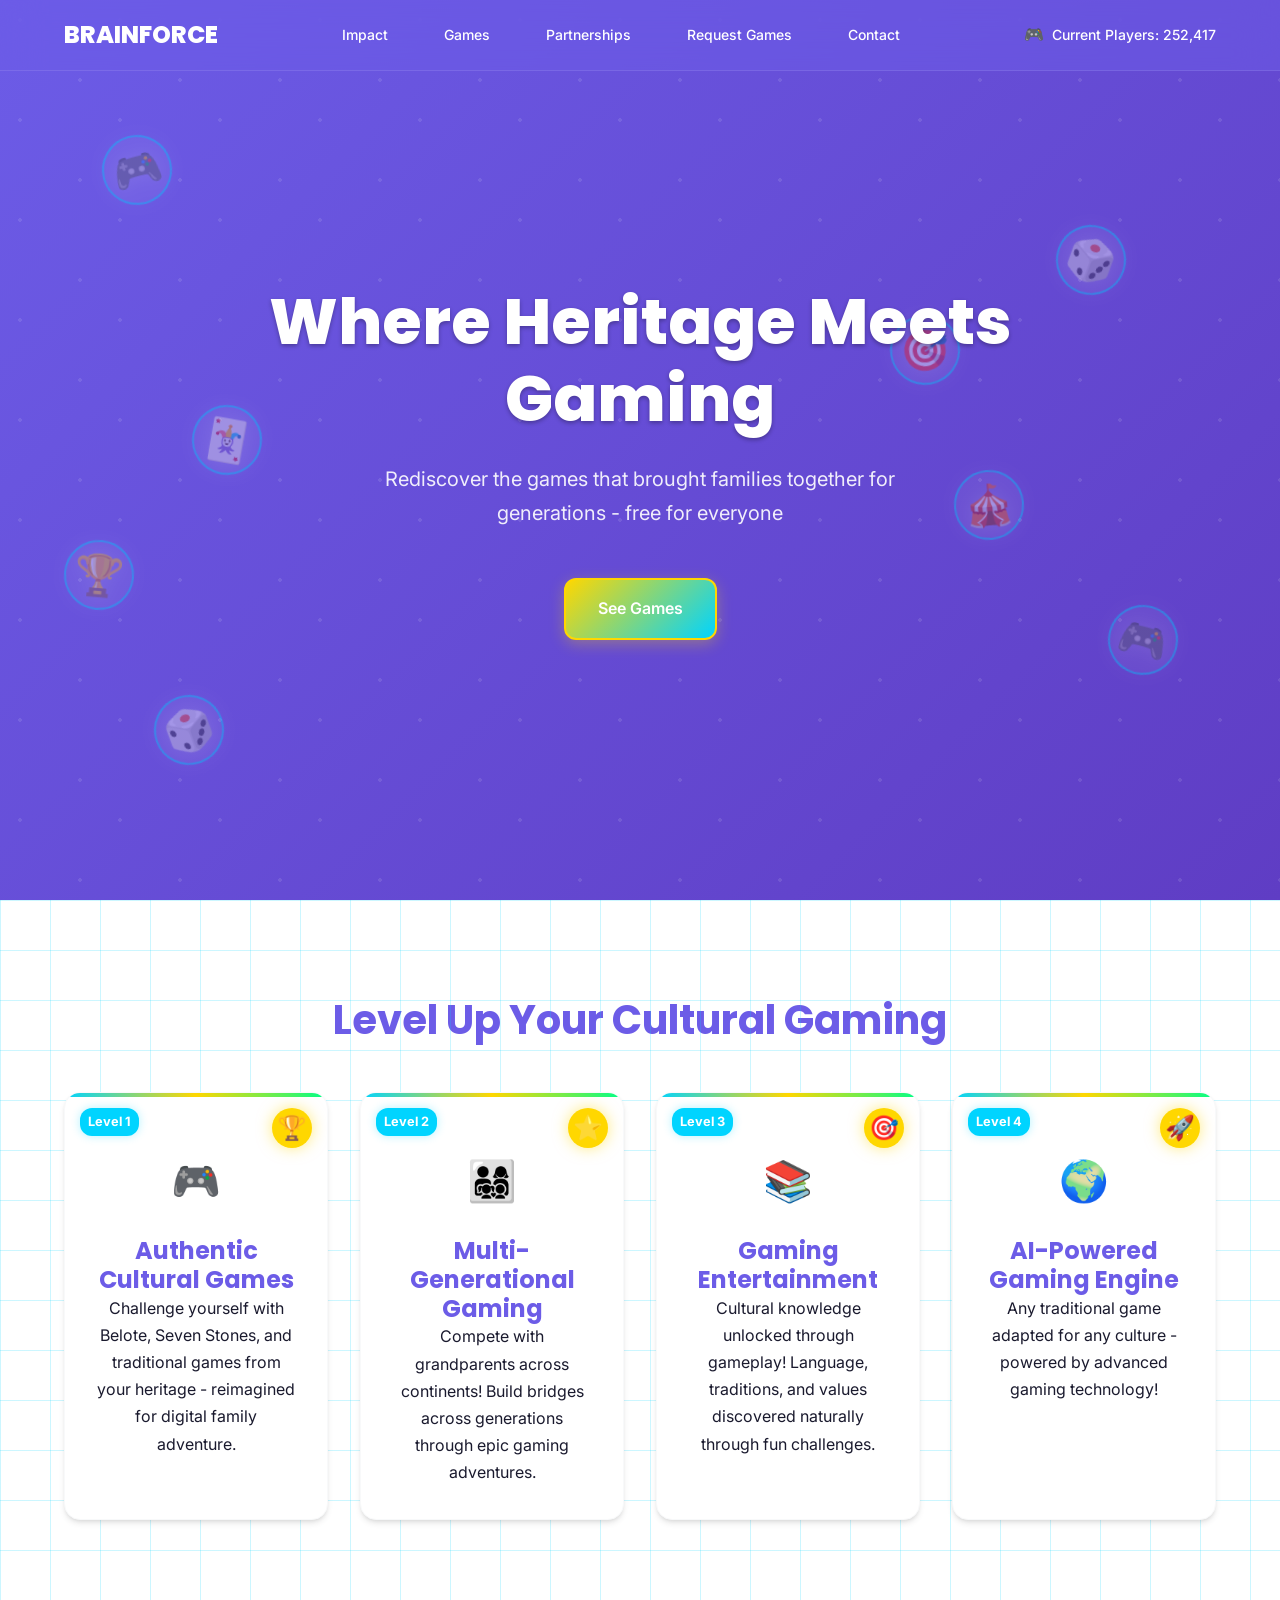
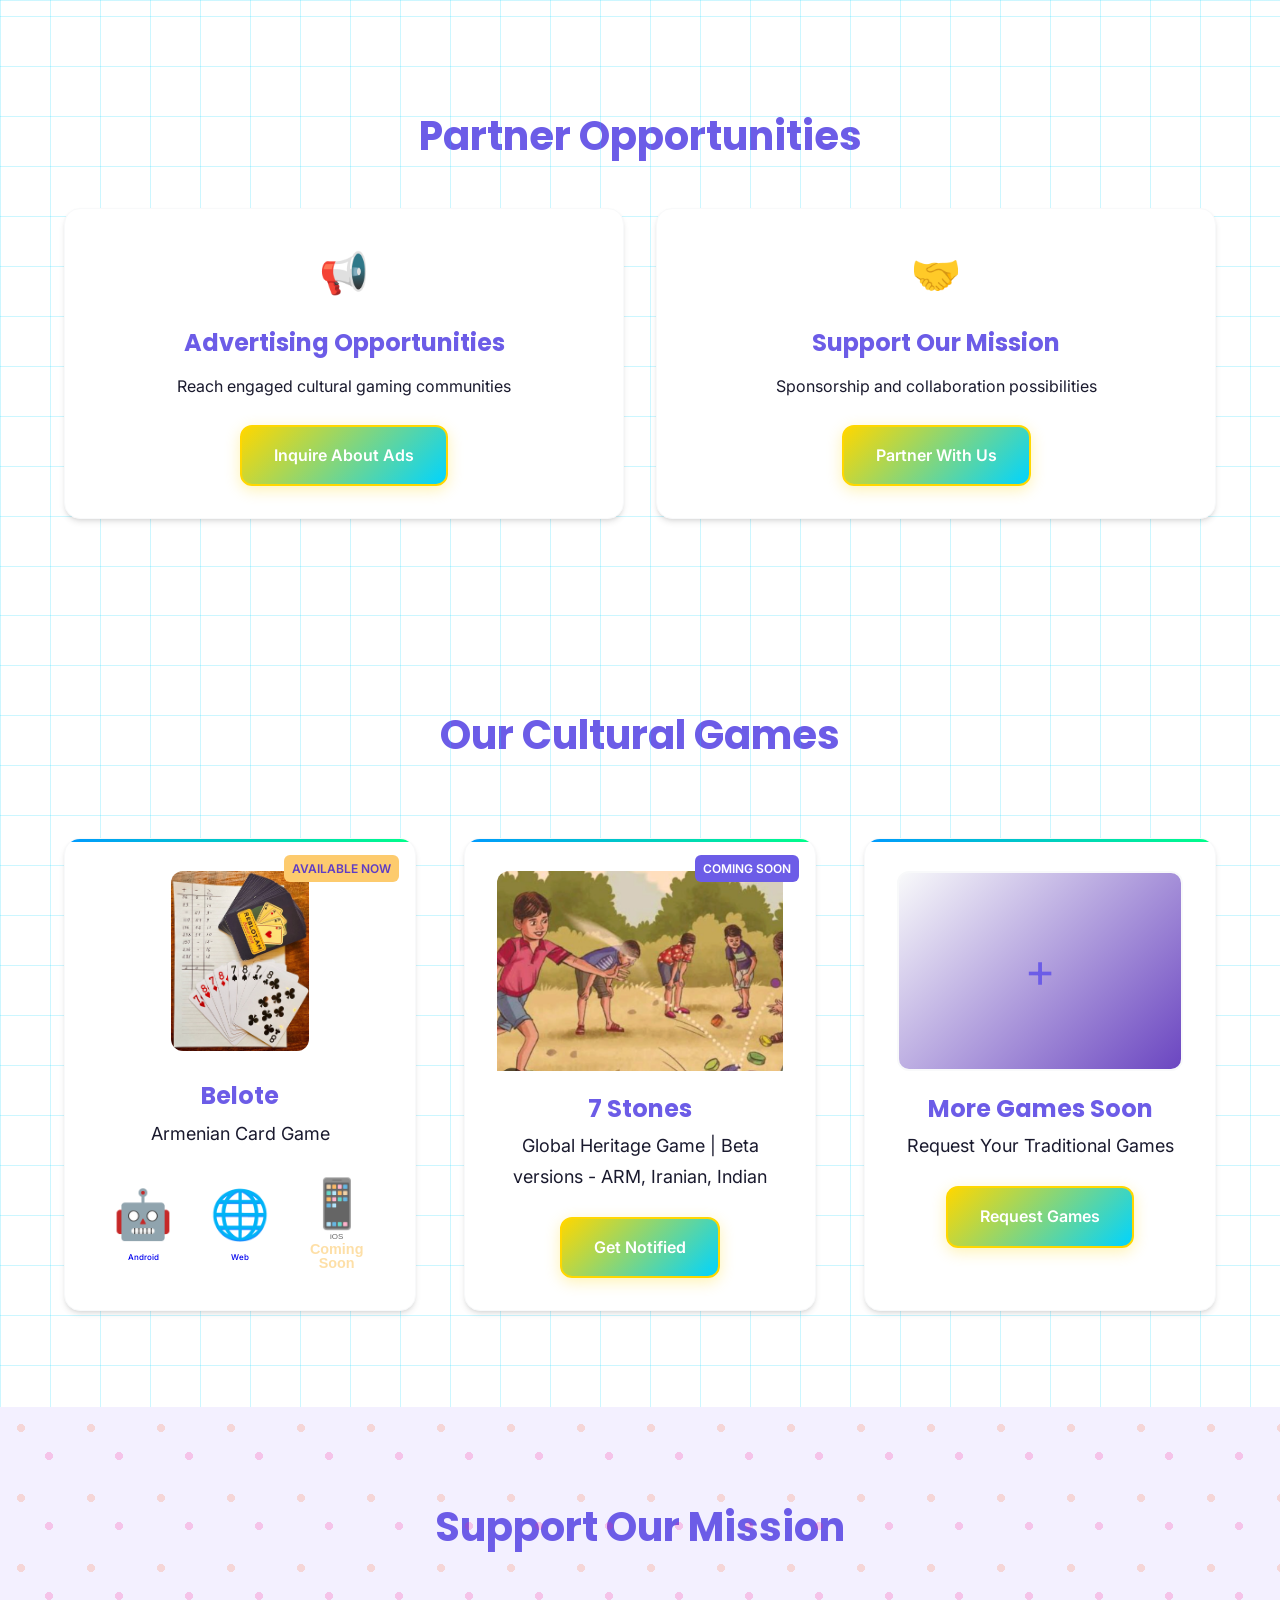
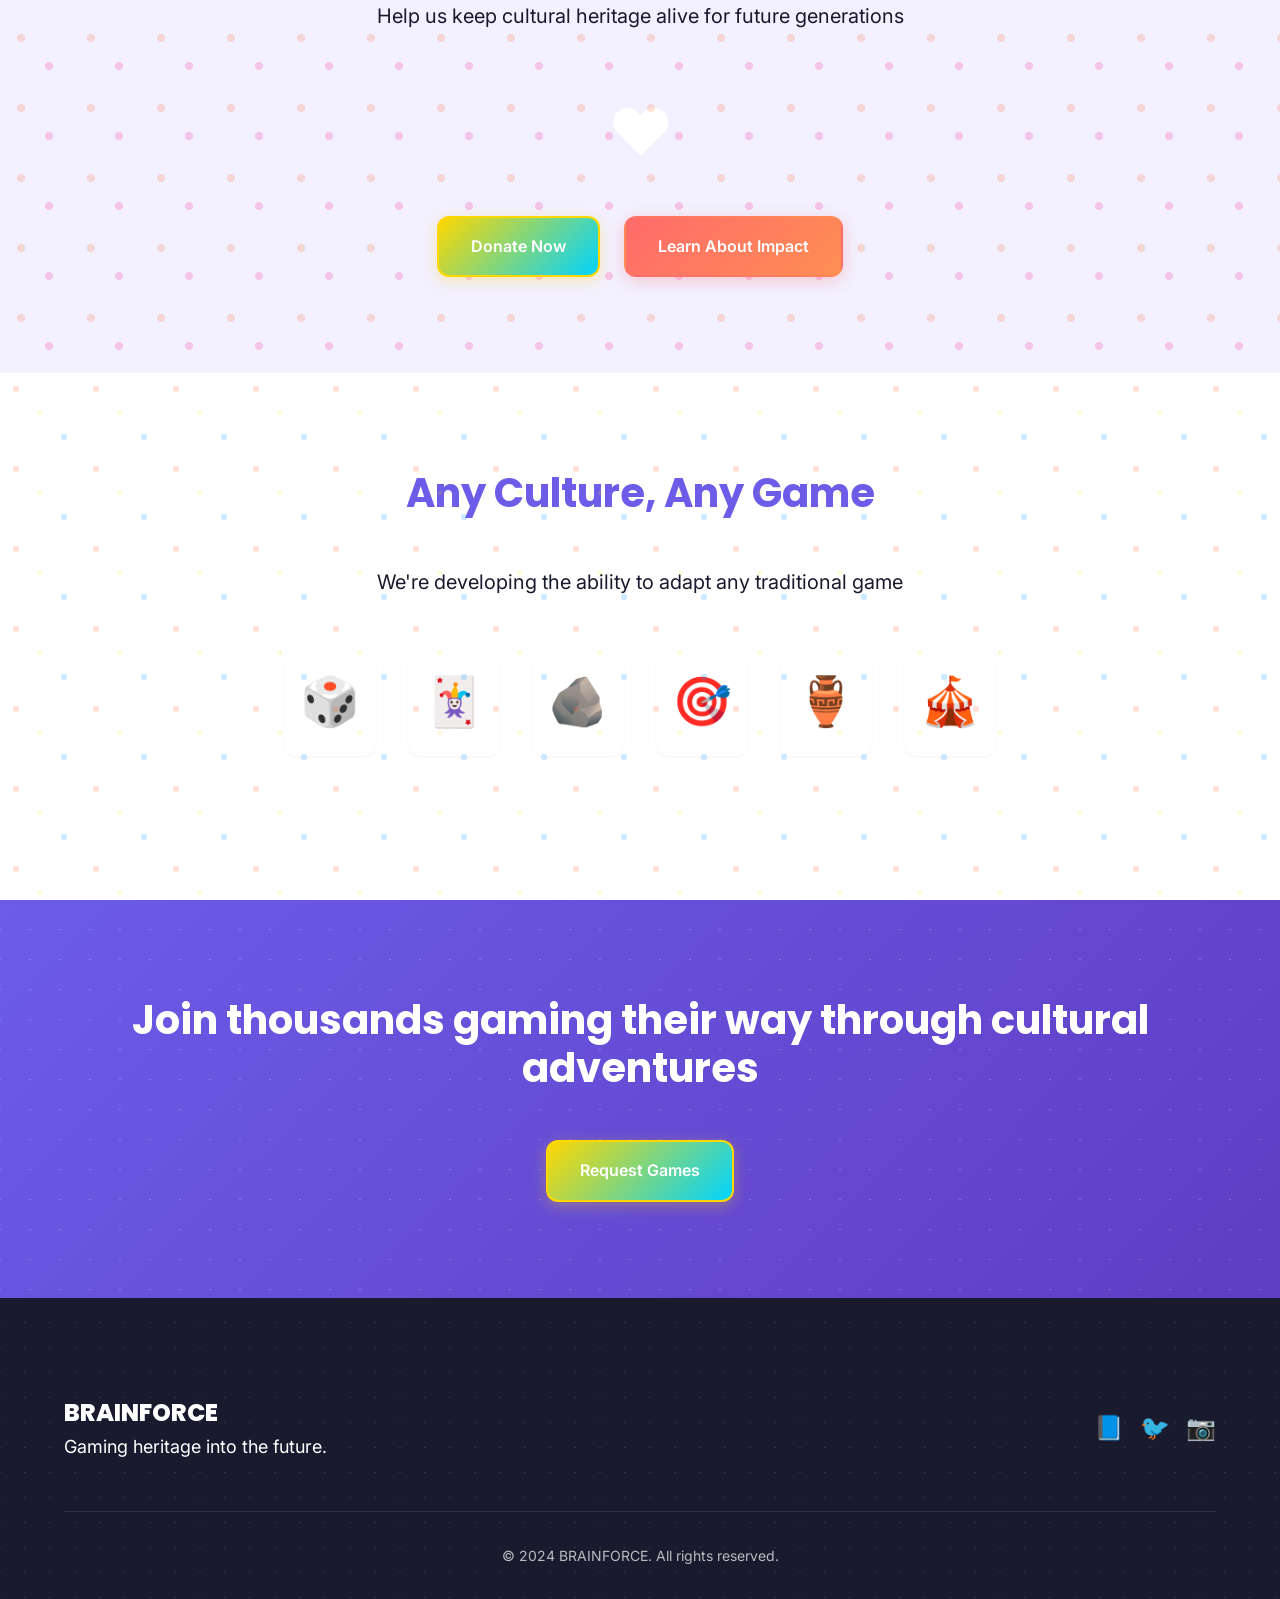
==== commit 5324fac1: "adding icons and emails" ====
--- a/index.html
+++ b/index.html
@@ -18,6 +18,10 @@
     <meta property="twitter:title" content="BRAINFORCE - Where Heritage Meets Gaming">
     <meta property="twitter:description" content="Culture shouldn't feel like homework - make it the best part of family game night.">
 
+    <link rel="icon" href="favicon.ico" type="image/x-icon">
+    <link rel="apple-touch-icon" href="apple-touch-icon.png">
+    <link rel="icon" type="image/png" sizes="32x32" href="favicon-32x32.png">
+    <link rel="icon" type="image/png" sizes="16x16" href="favicon-16x16.png">
     <link rel="preconnect" href="https://fonts.googleapis.com">
     <link rel="preconnect" href="https://fonts.gstatic.com" crossorigin>
     <link href="https://fonts.googleapis.com/css2?family=Inter:wght@400;500;600;700;800&family=Poppins:wght@400;500;600;700;800&display=swap" rel="stylesheet">
@@ -38,12 +42,12 @@
                 <a href="#games">Games</a>
                 <a href="#partnerships">Partnerships</a>
                 <a href="#cultures">Request Games</a>
-                <a href="mailto:">Contact</a>
+                <a href="mailto:contact@brainforce.am">Contact</a>
             </nav>
             
             <div class="live-counter">
                 <span class="controller-icon">🎮</span>
-                <span class="counter-text">Current Players: 200,341</span>
+                <span class="counter-text">Current Players: <span id="playerCount">210086</span></span>
             </div>
         </div>
     </header>
@@ -130,14 +134,19 @@
                     <div class="card-icon">📢</div>
                     <h3>Advertising Opportunities</h3>
                     <p>Reach engaged cultural gaming communities</p>
-                    <button class="btn-primary">Inquire About Ads</button>
+                    <!-- <button class="btn-primary">Inquire About Ads</button> -->
+                    <a href="mailto:contact@brainforce.am?subject=Ad%20Inquiry" class="btn-primary">
+                        Inquire About Ads
+                    </a>
                 </div>
                 
                 <div class="partnership-card">
                     <div class="card-icon">🤝</div>
                     <h3>Support Our Mission</h3>
                     <p>Sponsorship and collaboration possibilities</p>
-                    <button class="btn-primary">Partner With Us</button>
+                    <a href="mailto:contact@brainforce.am?subject=Partner%20With%20Us" class="btn-primary">
+                        Partner With Us
+                    </a>
                 </div>
             </div>
         </div>
@@ -181,7 +190,9 @@
                     <div class="game-badge beta">Coming Soon</div>
                     <h3>7 Stones</h3>
                     <p>Global Heritage Game | Beta versions - ARM, Iranian, Indian</p>
-                    <button class="btn-secondary">Get Notified</button>
+                    <a href="mailto:contact@brainforce.am?subject=Get%20Notified" class="btn-primary">
+                        Get Notified
+                    </a>
                 </div>
                 
                 <div class="game-card more-card">
@@ -190,7 +201,9 @@
                     </div>
                     <h3>More Games Soon</h3>
                     <p>Request Your Traditional Games</p>
-                    <button class="btn-secondary">Request Games</button>
+                    <a href="mailto:contact@brainforce.am?subject=Request%20Games" class="btn-primary">
+                        Request Games
+                    </a>
                 </div>
             </div>
         </div>
@@ -228,15 +241,15 @@
                 <div class="game-piece-item">🎪</div>
             </div>
             
-            <div class="cultures-cta">
+            <!-- <div class="cultures-cta">
                 <p>Join our waitlist to be notified when ready</p>
-                <form class="early-access-form">
+                <form action="mailto:contact@brainforce.am?subject=Early%20Access%20Waitlist" method="POST" enctype="text/plain">
                     <div class="email-input-group">
-                        <input type="email" placeholder="Enter your email address" class="email-input" required>
+                        <input type="email" name="email" placeholder="Enter your email address" class="email-input" required>
                         <button type="submit" class="btn-primary">Sign Up for Early Access</button>
                     </div>
                 </form>
-            </div>
+            </div> -->
         </div>
     </section>
 
@@ -246,7 +259,9 @@
             <h2 class="section-title">Join thousands gaming their way through cultural adventures</h2>
             
             <div class="final-cta-buttons">
-                <a href="mailto:" class="btn-primary">Request Games</a>
+                <a href="mailto:contact@brainforce.am?subject=Request%20Games" class="btn-primary">
+                    Request Games
+                </a>
             </div>
         </div>
     </section>
@@ -273,7 +288,19 @@
             </div>
         </div>
     </footer>
-
+    <script>
+        const baseValue = 210087;
+        const startTime = new Date("2025-09-21T00:00:00");
+        const ratePerHour = 4;
+        function updateCounter() {
+            const now = new Date();
+            const hoursPassed = (now - startTime) / (1000 * 60 * 60);
+            const newValue = Math.floor(baseValue + hoursPassed * ratePerHour);
+            document.getElementById("playerCount").textContent = newValue.toLocaleString();
+        }
+        updateCounter();
+        setInterval(updateCounter, 60 * 1000);
+    </script>
     <script src="script.js"></script>
 </body>
 </html>
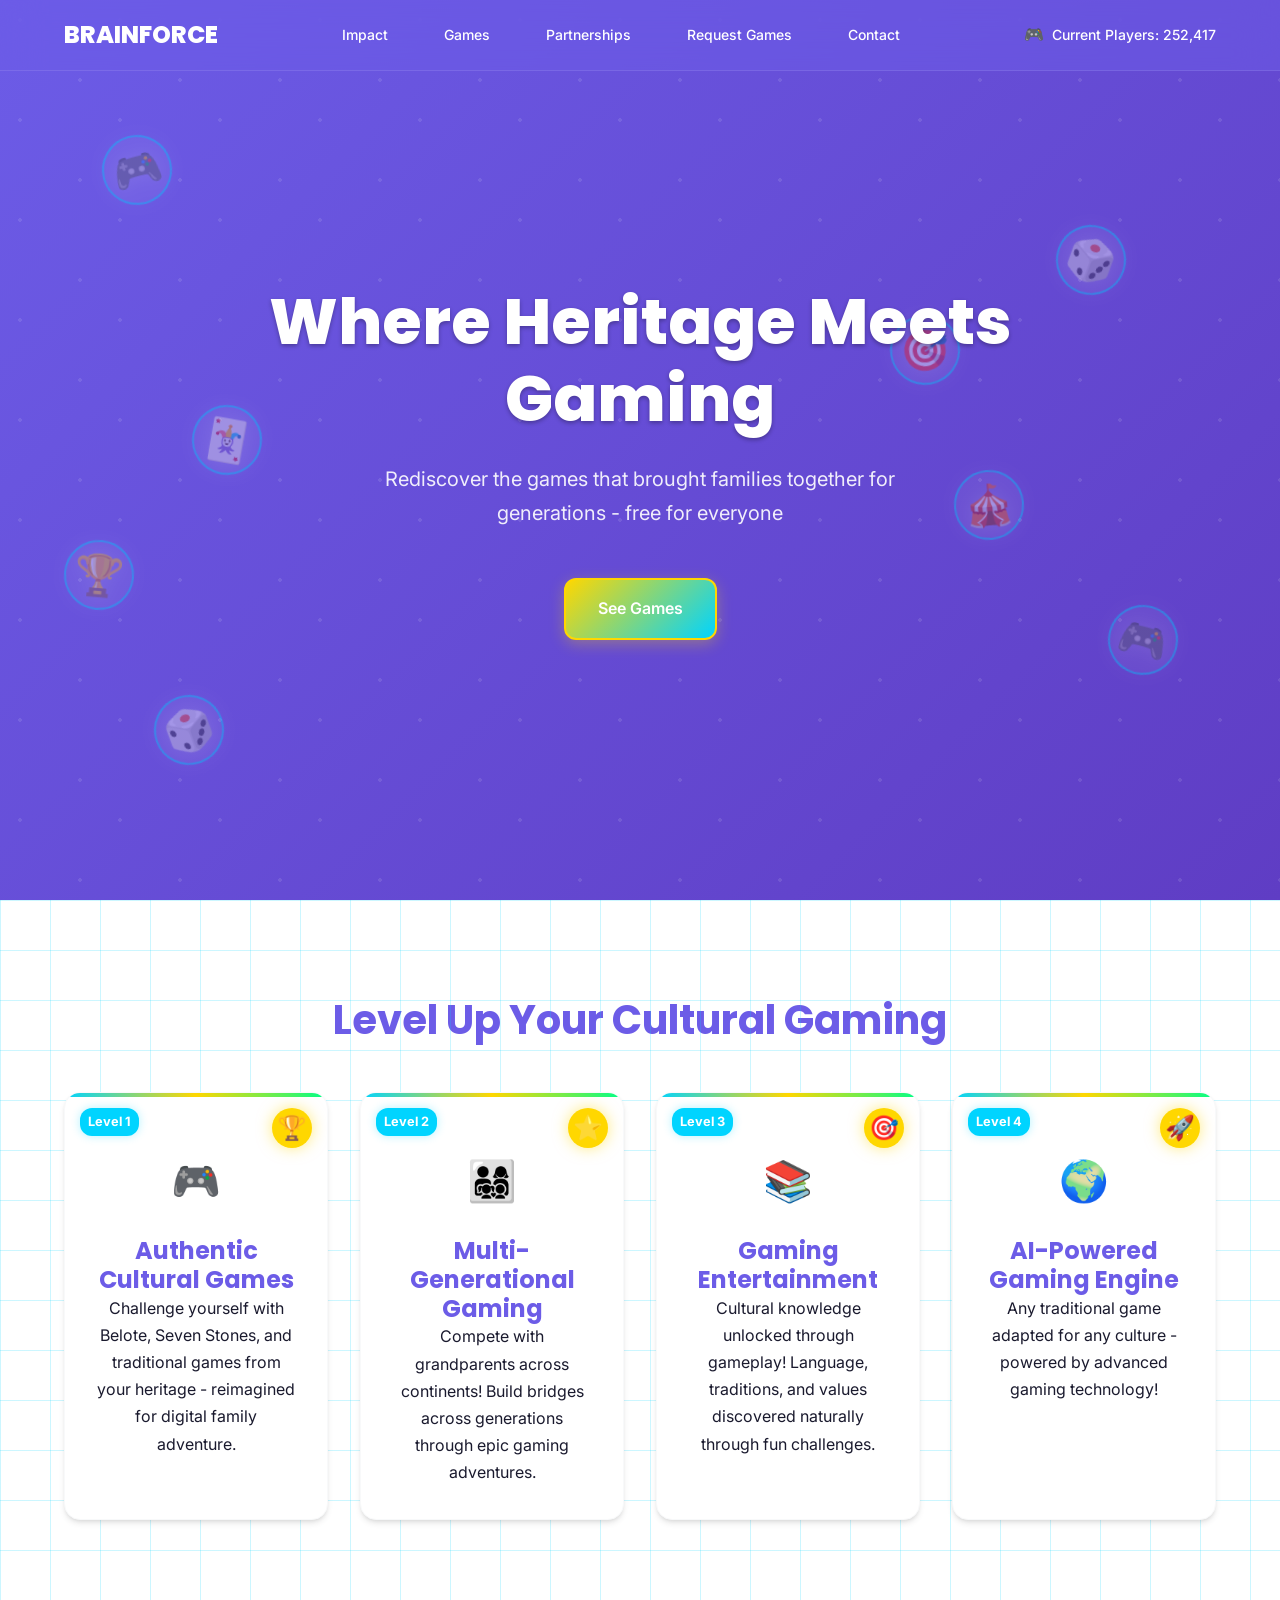
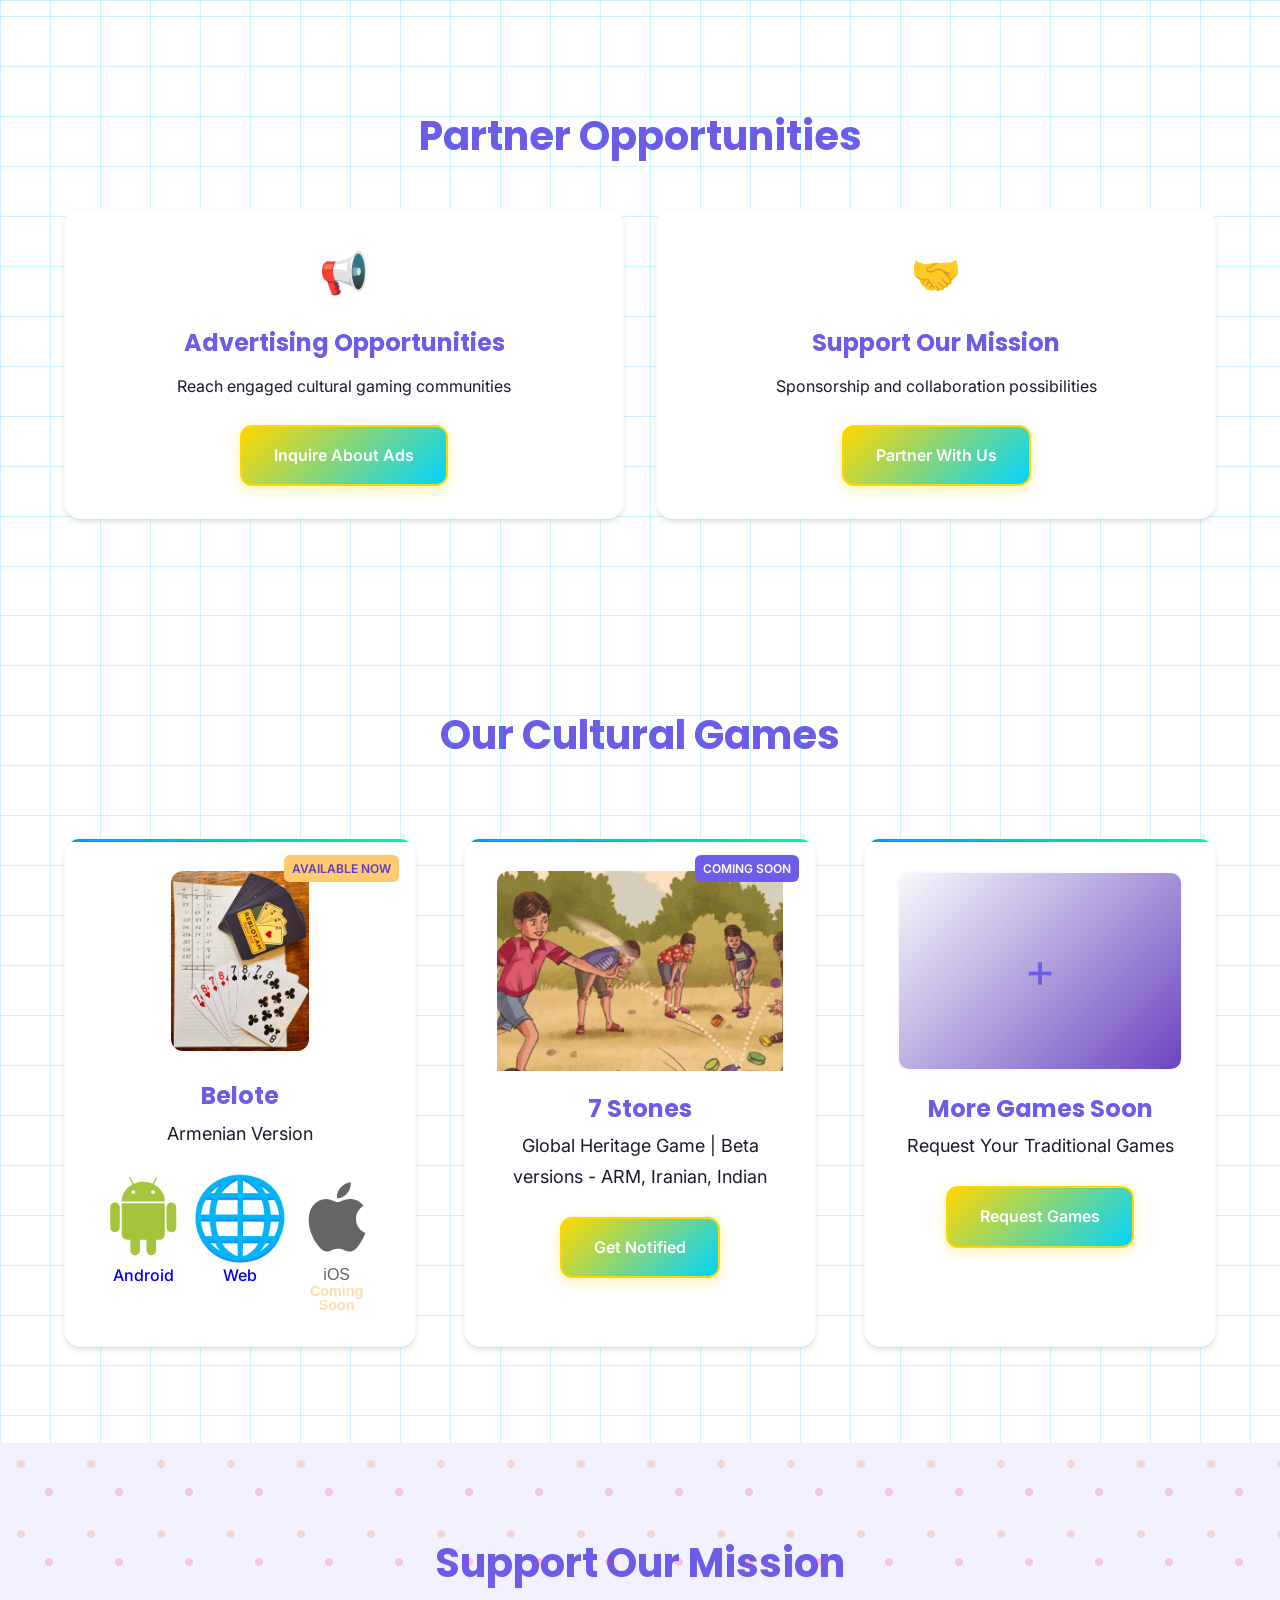
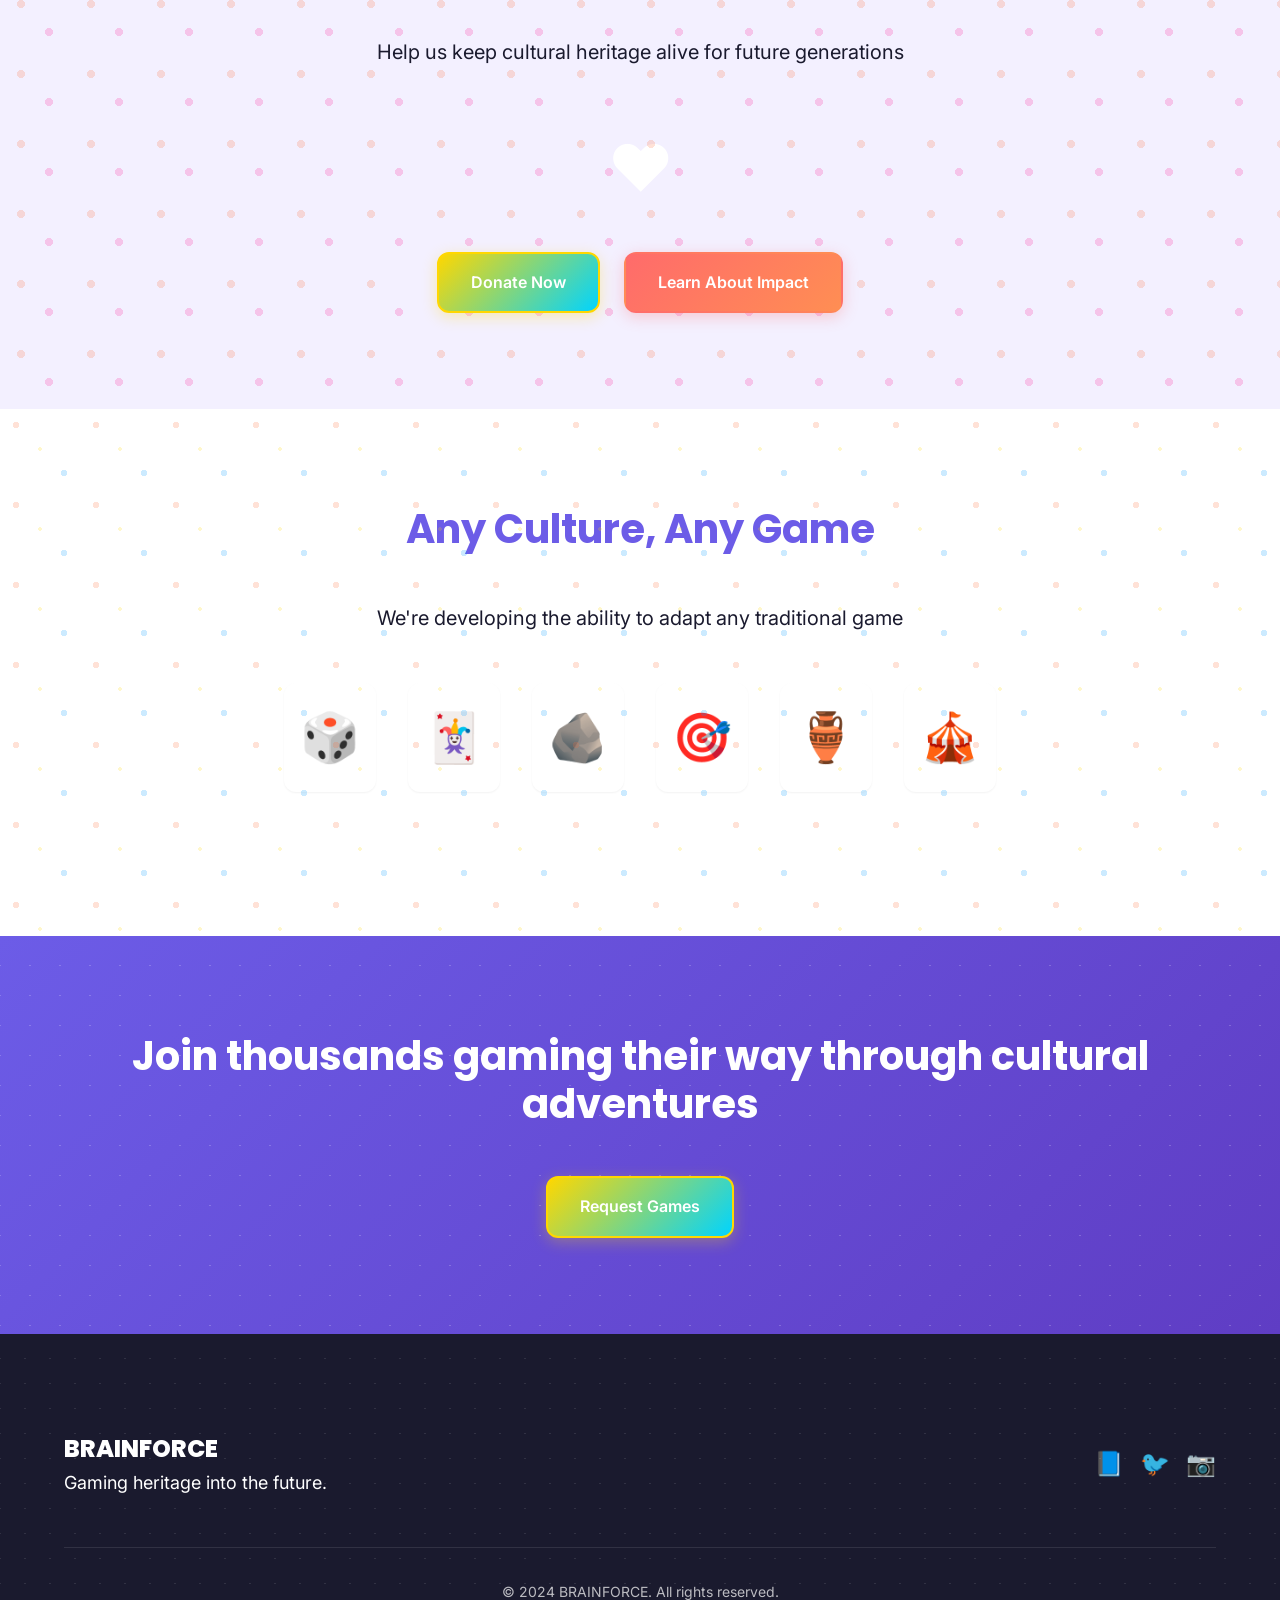
==== commit fb00c3e7: "Fixing a few small issues adding paypal link" ====
--- a/index.html
+++ b/index.html
@@ -25,7 +25,7 @@
     <link rel="preconnect" href="https://fonts.googleapis.com">
     <link rel="preconnect" href="https://fonts.gstatic.com" crossorigin>
     <link href="https://fonts.googleapis.com/css2?family=Inter:wght@400;500;600;700;800&family=Poppins:wght@400;500;600;700;800&display=swap" rel="stylesheet">
-    <link rel="stylesheet" href="styles.css">
+    <link rel="stylesheet" href="styles.css?v=1.0">
     <link rel="manifest" href="manifest.json">
     <meta name="theme-color" content="#6C5CE7">
 </head>
@@ -165,10 +165,10 @@
                     </div>
                     <div class="game-badge available">Available Now</div>
                     <h3>Belote</h3>
-                    <p>Armenian Card Game</p>
+                    <p>Armenian Version</p>
                     <div class="platform-buttons">
                         <a href="https://play.google.com/store/apps/details?id=am.reblot&hl=en" target="_blank" class="platform-btn android-btn">
-                            <span class="platform-icon">🤖</span>
+                            <img src="android_robot.svg" alt="Android" class="platform-icon">
                             <span class="platform-text">Android</span>
                         </a>
                         <a href="https://reblot.am" class="platform-btn web-btn" target="_blank">
@@ -176,7 +176,7 @@
                             <span class="platform-text">Web</span>
                         </a>
                         <button class="platform-btn ios-btn coming-soon">
-                            <span class="platform-icon">📱</span>
+                            <img src="apple_logo_black.svg" alt="iOS" class="platform-icon">
                             <span class="platform-text">iOS</span>
                             <span class="coming-soon-text">Coming Soon</span>
                         </button>
@@ -219,7 +219,7 @@
             <div class="donations-content">
                 <div class="donations-icon">❤️</div>
                 <div class="donations-buttons">
-                    <button class="btn-primary">Donate Now</button>
+                    <a href="https://paypal.me/reblotam" class="btn-primary" target="_blank" rel="noopener">Donate Now</a>
                     <a href="problem.html" class="btn-secondary">Learn About Impact</a>
                 </div>
             </div>
--- a/styles.css
+++ b/styles.css
@@ -841,12 +841,19 @@
 }
 
 .platform-icon {
-    font-size: 0.7rem;
+    width: 80px;
+        height: 80px;
+        display: inline-flex;
+        justify-content: center;
+        align-items: center;
+        object-fit: contain;
+        font-size: 80px;
+        margin-bottom: 10px;
 }
 
 .platform-text {
     text-align: center;
-    font-size: 0.5rem;
+    font-size: 1rem;
     line-height: 1;
     margin: 0;
 }
@@ -914,10 +921,6 @@
 .platform-badge:hover {
     transform: translateY(-5px);
     box-shadow: var(--shadow-lg);
-}
-
-.platform-icon {
-    font-size: 3rem;
 }
 
 .platform-badge h3 {
